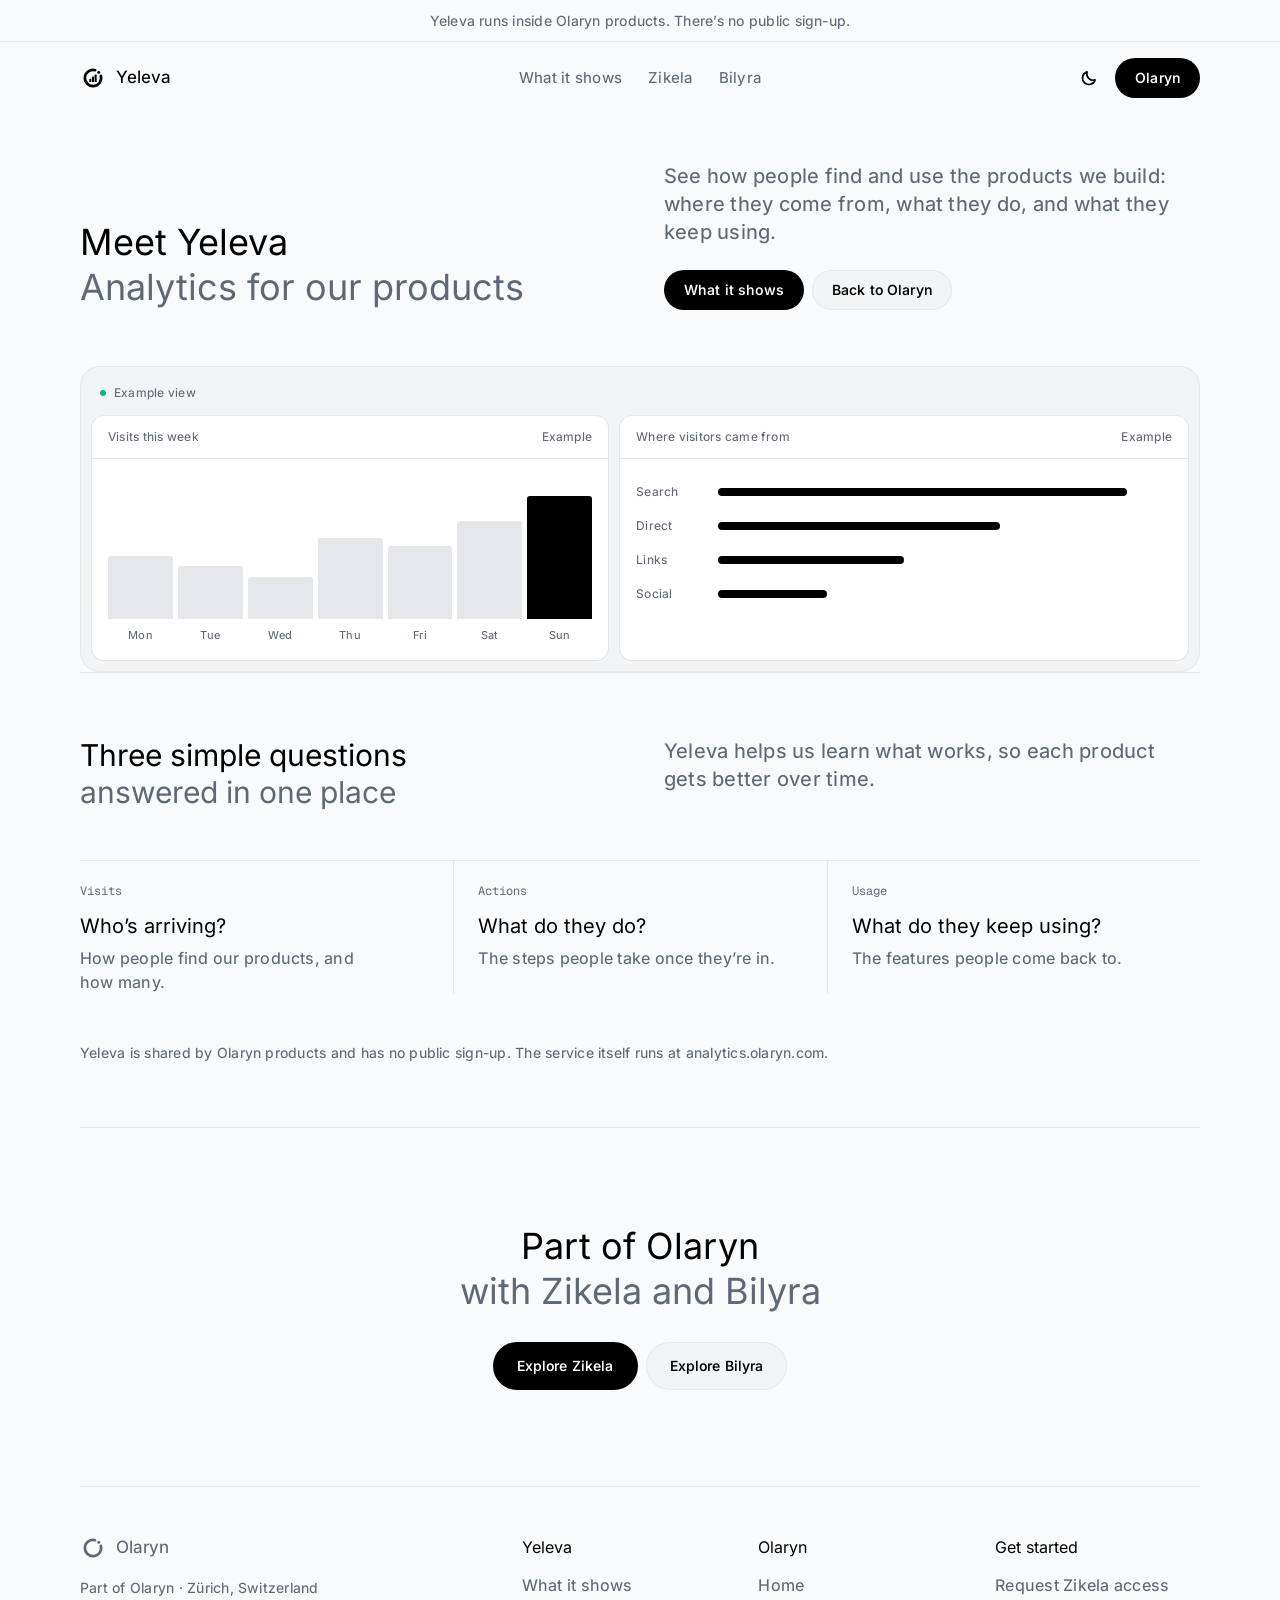
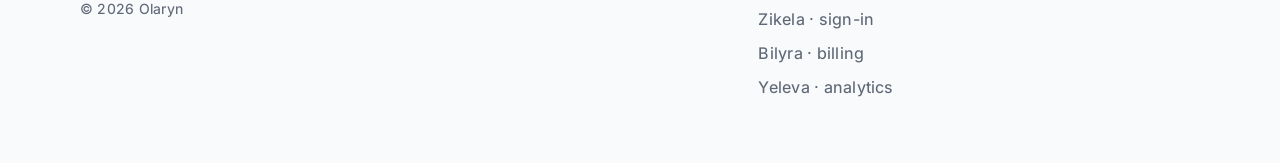
==== analytics/index.html @ ffcd8398 "feat(brand): open O logo family for Olaryn and products Claude-Session: https://claude.ai/code/sessi" ====
<!doctype html>
<html lang="en">
<head>
  <meta charset="utf-8">
  <meta name="viewport" content="width=device-width, initial-scale=1">
  <meta name="color-scheme" content="light dark">
  <meta name="theme-color" media="(prefers-color-scheme: light)" content="#F9FAFB">
  <meta name="theme-color" media="(prefers-color-scheme: dark)" content="#090909">
  <title>Yeleva — Analytics for Olaryn products | Olaryn</title>
  <meta name="description" content="Yeleva shows how people find and use Olaryn products: visits, actions and usage, in one place.">
  <link rel="canonical" href="https://olaryn.com/analytics/">
  <meta name="robots" content="index, follow, max-image-preview:large">
  <link rel="icon" type="image/svg+xml" href="/favicon.svg?v=11">
  <link rel="icon" href="/favicon.ico?v=10">
  <link rel="icon" type="image/png" href="/favicon-32x32.png?v=10" sizes="32x32">
  <link rel="apple-touch-icon" href="/apple-touch-icon.png?v=10" sizes="180x180">
  <link rel="manifest" href="/site.webmanifest?v=10">
  <meta property="og:type" content="website">
  <meta property="og:site_name" content="Olaryn">
  <meta property="og:title" content="Yeleva — Analytics for Olaryn products">
  <meta property="og:description" content="Visits, actions and usage for Olaryn products, in one place.">
  <meta property="og:url" content="https://olaryn.com/analytics/">
  <meta property="og:image" content="https://olaryn.com/assets/og/yeleva.png?v=4">
  <meta property="og:image:type" content="image/png">
  <meta property="og:image:width" content="1200">
  <meta property="og:image:height" content="630">
  <meta property="og:image:alt" content="Yeleva — Analytics for Olaryn products.">
  <meta name="twitter:card" content="summary_large_image">
  <meta name="twitter:title" content="Yeleva — Analytics for Olaryn products">
  <meta name="twitter:description" content="Visits, actions and usage for Olaryn products, in one place.">
  <meta name="twitter:image" content="https://olaryn.com/assets/og/yeleva.png?v=4">
  <meta name="twitter:image:alt" content="Yeleva — Analytics for Olaryn products.">
  <script type="application/ld+json">
  {
    "@context": "https://schema.org",
    "@type": "WebPage",
    "name": "Yeleva — Analytics for Olaryn products",
    "url": "https://olaryn.com/analytics/",
    "isPartOf": { "@type": "WebSite", "name": "Olaryn", "url": "https://olaryn.com/" },
    "publisher": { "@type": "Organization", "name": "Olaryn", "url": "https://olaryn.com/" }
  }
  </script>
  <link rel="preload" href="/assets/fonts/inter-latin.woff2" as="font" type="font/woff2" crossorigin>
  <script src="/assets/theme.js?v=2"></script>
  <link rel="stylesheet" href="/assets/base.css?v=6">
  <link rel="stylesheet" href="/assets/platform.css?v=6">
  <link rel="stylesheet" href="/assets/analytics.css?v=2">
</head>
<body>
  <a class="skip-link" href="#main">Skip to content</a>
  <div class="announce gutter"><p>Yeleva runs inside Olaryn products. There’s no public sign-up.</p></div>

  <div class="gutter"><div class="shell">
  <header class="site-header">
    <a class="brand" href="/analytics/" aria-label="Yeleva home"><svg aria-hidden="true" focusable="false"><use href="/assets/marks.svg?v=2#yeleva"></use></svg>Yeleva</a>
    <nav class="site-nav" aria-label="Yeleva sections">
      <a href="#what">What it shows</a>
      <a href="/auth/">Zikela</a>
      <a href="/billing/">Bilyra</a>
    </nav>
    <div class="header-end">
      <button class="theme-toggle" type="button" aria-label="Switch to dark theme" hidden><span class="ico" aria-hidden="true"></span></button>
      <a class="btn btn-primary" href="/">Olaryn</a>
    </div>
  </header>

  <main id="main">
    <section class="hero" aria-labelledby="page-title">
      <h1 class="t1" id="page-title"><span class="ink">Meet Yeleva</span><span class="dim">Analytics for our products</span></h1>
      <div class="hero-side">
        <p class="lede">See how people find and use the products we build: where they come from, what they do, and what they keep using.</p>
        <div class="actions"><a class="btn btn-primary" href="#what">What it shows</a><a class="btn btn-secondary" href="/">Back to Olaryn</a></div>
      </div>
    </section>

    <div class="stage hero-stage" role="img" aria-label="Example charts with made-up shapes: visits over a week, and where visitors came from">
      <p class="stage-label" aria-hidden="true"><span class="dot"></span>Example view</p>
      <div class="hero-stage-grid" aria-hidden="true">
        <div class="card">
          <div class="card-head"><span>Visits this week</span><span>Example</span></div>
          <div class="chart-body"><div class="bars bars-tall"><i class="h2"></i><i class="h3"></i><i class="h1"></i><i class="h4"></i><i class="h5"></i><i class="h6"></i><i class="h7 on"></i></div><p class="days"><span>Mon</span><span>Tue</span><span>Wed</span><span>Thu</span><span>Fri</span><span>Sat</span><span>Sun</span></p></div>
        </div>
        <div class="card">
          <div class="card-head"><span>Where visitors came from</span><span>Example</span></div>
          <ul class="meter chart-body"><li>Search<i class="w1"></i></li><li>Direct<i class="w2"></i></li><li>Links<i class="w3"></i></li><li>Social<i class="w4"></i></li></ul>
        </div>
      </div>
    </div>

    <section class="section" id="what" aria-labelledby="what-title">
      <div class="section-head">
        <h2 class="t2" id="what-title"><span class="ink">Three simple questions</span><span class="dim">answered in one place</span></h2>
        <p class="lede">Yeleva helps us learn what works, so each product gets better over time.</p>
      </div>
      <div class="steps">
        <div class="step"><span class="num">Visits</span><h3>Who’s arriving?</h3><p>How people find our products, and how many.</p></div>
        <div class="step"><span class="num">Actions</span><h3>What do they do?</h3><p>The steps people take once they’re in.</p></div>
        <div class="step"><span class="num">Usage</span><h3>What do they keep using?</h3><p>The features people come back to.</p></div>
      </div>
      <p class="note">Yeleva is shared by Olaryn products and has no public sign-up. The service itself runs at analytics.olaryn.com.</p>
    </section>

    <section class="cta" aria-labelledby="cta-title">
      <h2 class="t1" id="cta-title"><span class="ink">Part of Olaryn</span><span class="dim">with Zikela and Bilyra</span></h2>
      <div class="actions"><a class="btn btn-primary btn-large" href="/auth/">Explore Zikela</a><a class="btn btn-secondary btn-large" href="/billing/">Explore Bilyra</a></div>
    </section>
  </main>

  <footer class="site-footer">
    <div class="footer-brand"><a class="brand" href="/"><svg aria-hidden="true" focusable="false"><use href="/assets/marks.svg?v=2#olaryn"></use></svg>Olaryn</a><p>Part of Olaryn · Zürich, Switzerland<br>© 2026 Olaryn</p></div>
    <nav aria-labelledby="foot-page"><h2 id="foot-page">Yeleva</h2><ul><li><a href="#what">What it shows</a></li></ul></nav>
    <nav aria-labelledby="foot-olaryn"><h2 id="foot-olaryn">Olaryn</h2><ul><li><a href="/">Home</a></li><li><a href="/auth/">Zikela · sign-in</a></li><li><a href="/billing/">Bilyra · billing</a></li><li><a href="/analytics/">Yeleva · analytics</a></li></ul></nav>
    <nav aria-labelledby="foot-more"><h2 id="foot-more">Get started</h2><ul><li><a href="https://auth.olaryn.com/developer/request-access">Request Zikela access</a></li></ul></nav>
  </footer>
  </div></div>
</body>
</html>
---- assets/base.css ----
/* Olaryn shared foundation (all pages): self-hosted fonts, colour tokens, type, buttons, header, sections, footer.
   Monochrome system: black/white/grey, one green used only for tiny status dots. */
@font-face {
  font-family: "Inter";
  font-style: normal;
  font-weight: 400 600;
  font-display: swap;
  src: url("/assets/fonts/inter-latin.woff2") format("woff2");
  unicode-range: U+0000-00FF, U+0131, U+0152-0153, U+02BB-02BC, U+02C6, U+02DA, U+02DC, U+0304, U+0308, U+0329, U+2000-206F, U+20AC, U+2122, U+2191, U+2193, U+2212, U+2215, U+FEFF, U+FFFD;
}
@font-face {
  font-family: "Geist Mono";
  font-style: normal;
  font-weight: 400 500;
  font-display: swap;
  src: url("/assets/fonts/geistmono-latin.woff2") format("woff2");
  unicode-range: U+0000-00FF, U+0131, U+0152-0153, U+02BB-02BC, U+02C6, U+02DA, U+02DC, U+0304, U+0308, U+0329, U+2000-206F, U+20AC, U+2122, U+2191, U+2193, U+2212, U+2215, U+FEFF, U+FFFD;
}
:root {
  color-scheme: light dark;
  --page: #F9FAFB;
  --panel: #F3F4F6;
  --card: #FFFFFF;
  --ink: #000000;
  --text: #101828;
  --muted: #5F6877;
  --faint: #99A1AF;
  --line: #E5E7EB;
  --line-soft: rgba(0, 0, 0, .05);
  --btn: #000000;
  --btn-ink: #FFFFFF;
  --btn2: #F3F4F6;
  --hover: #E5E7EB;
  --ok: #00BB7F;
  --paper: var(--page); /* used inside the marks.svg symbols */
  --sans: "Inter", "Helvetica Neue", Arial, sans-serif;
  --mono: "Geist Mono", ui-monospace, Menlo, Consolas, monospace;
}
/* Dark tokens exist twice on purpose: OS preference (unless light was chosen) and an explicit dark choice. Change both. */
:root[data-theme="light"] { color-scheme: light; }
@media (prefers-color-scheme: dark) {
  :root:not([data-theme="light"]) {
    color-scheme: dark;
    --page: #090909; --panel: #111111; --card: #181818; --ink: #FFFFFF; --text: #D9D9D9; --muted: #8F8F8F; --faint: #757575;
    --line: #232323; --line-soft: rgba(255, 255, 255, .06); --btn: #FFFFFF; --btn-ink: #000000; --btn2: #212121; --hover: #2A2A2A; --ok: #00D294;
  }
}
:root[data-theme="dark"] {
  color-scheme: dark;
  --page: #090909; --panel: #111111; --card: #181818; --ink: #FFFFFF; --text: #D9D9D9; --muted: #8F8F8F; --faint: #757575;
  --line: #232323; --line-soft: rgba(255, 255, 255, .06); --btn: #FFFFFF; --btn-ink: #000000; --btn2: #212121; --hover: #2A2A2A; --ok: #00D294;
}

*, *::before, *::after { box-sizing: border-box; }
html { -webkit-text-size-adjust: 100%; text-rendering: optimizeLegibility; -webkit-font-smoothing: antialiased; }
body {
  margin: 0; min-height: 100vh; background: var(--page); color: var(--text);
  font: 450 16px/1.5 var(--sans); letter-spacing: .015em; font-feature-settings: "ss07" 1, "ss08" 1, "liga" 0;
}
img, svg { max-width: 100%; }
a { color: inherit; text-decoration: none; }
p, h1, h2, h3, h4, ul, ol, pre, figure { margin: 0; }
:focus-visible { outline: 2px solid var(--ink); outline-offset: 3px; border-radius: 6px; }
.skip-link { position: absolute; left: 16px; top: -64px; z-index: 50; padding: 10px 16px; border-radius: 999px; background: var(--btn); color: var(--btn-ink); font-size: 14px; }
.skip-link:focus { top: 12px; }
.visually-hidden { position: absolute; width: 1px; height: 1px; overflow: hidden; clip: rect(0 0 0 0); white-space: nowrap; }

/* Layout */
.gutter { padding-left: max(24px, env(safe-area-inset-left, 0px)); padding-right: max(24px, env(safe-area-inset-right, 0px)); }
.shell { max-width: 1120px; margin: 0 auto; }

/* Type: one size per role, headings in two tones (ink line, then grey line at the same size) */
.t1 { font: 400 36px/1.25 var(--sans); letter-spacing: 0; text-wrap: balance; }
.t2 { font: 400 30px/1.25 var(--sans); letter-spacing: 0; text-wrap: balance; }
.ink { color: var(--ink); display: block; }
.dim { color: var(--muted); display: block; }
.lede { font-size: 20px; line-height: 1.4; color: var(--muted); max-width: 46ch; text-wrap: pretty; }
.small { font-size: 12px; line-height: 1.4; color: var(--muted); }
.note { font-size: 14px; color: var(--muted); }
.note a { color: var(--ink); text-decoration: underline; text-decoration-color: var(--faint); text-underline-offset: 3px; }
.note a:hover { text-decoration-color: var(--ink); }

/* Buttons: pills */
.btn { display: inline-flex; align-items: center; justify-content: center; gap: 8px; height: 40px; padding: 0 20px; border: 0; border-radius: 999px;
  font: 550 14px/1 var(--sans); letter-spacing: .01em; white-space: nowrap; cursor: pointer; transition: opacity .1s, background-color .15s; }
.btn-primary { background: var(--btn); color: var(--btn-ink); }
.btn-primary:hover { opacity: .85; }
.btn-secondary { background: var(--btn2); color: var(--ink); box-shadow: inset 0 0 0 1px var(--line-soft); }
.btn-secondary:hover, .btn-ghost:hover { background: var(--hover); }
.btn-ghost { background: transparent; color: var(--ink); }
.btn-large { height: 48px; padding: 0 24px; }
.actions { display: flex; flex-wrap: wrap; gap: 8px; }

/* Announcement bar + header */
.announce { display: flex; justify-content: center; padding-block: 10px; border-bottom: 1px solid var(--line); font-size: 14px; color: var(--muted); text-align: center; }
.announce a { color: var(--ink); white-space: nowrap; }
.announce a:hover { text-decoration: underline; text-underline-offset: 3px; }
.site-header { display: grid; grid-template-columns: 1fr auto 1fr; align-items: center; gap: 16px; min-height: 72px; }
.brand { display: inline-flex; align-items: center; gap: 10px; justify-self: start; color: var(--ink); font-size: 17px; letter-spacing: 0; }
.brand svg { width: 26px; height: 26px; flex: none; }
.brand .by { color: var(--muted); font-size: 14px; }
.site-nav { display: flex; gap: 2px; }
.site-nav a { padding: 8px 12px; border-radius: 999px; color: var(--muted); font-size: 15px; }
.site-nav a:hover { color: var(--ink); }
.header-end { display: flex; align-items: center; justify-content: flex-end; gap: 6px; }

/* Theme toggle (revealed by /assets/theme.js; the page follows the OS until a choice is made) */
:root {
  --ico-moon: url("data:image/svg+xml,%3Csvg xmlns='http://www.w3.org/2000/svg' viewBox='0 0 16 16' fill='none' stroke='black' stroke-width='1.5' stroke-linecap='round' stroke-linejoin='round'%3E%3Cpath d='M13.4 9.7A5.7 5.7 0 0 1 6.3 2.6a5.7 5.7 0 1 0 7.1 7.1z'/%3E%3C/svg%3E");
  --ico-sun: url("data:image/svg+xml,%3Csvg xmlns='http://www.w3.org/2000/svg' viewBox='0 0 16 16' fill='none' stroke='black' stroke-width='1.5' stroke-linecap='round' stroke-linejoin='round'%3E%3Ccircle cx='8' cy='8' r='2.8'/%3E%3Cpath d='M8 1.5v1.6M8 12.9v1.6M1.5 8h1.6M12.9 8h1.6M3.4 3.4l1.1 1.1M11.5 11.5l1.1 1.1M3.4 12.6l1.1-1.1M11.5 4.5l1.1-1.1'/%3E%3C/svg%3E");
}
.ico { display: inline-block; width: 1em; height: 1em; flex: none; background: currentColor; -webkit-mask: var(--ico) center / contain no-repeat; mask: var(--ico) center / contain no-repeat; }
.theme-toggle { display: inline-grid; place-items: center; width: 40px; height: 40px; flex: none; padding: 0; border: 0; border-radius: 999px; background: transparent; color: var(--ink); cursor: pointer; font-size: 18px; transition: background-color .15s; }
.theme-toggle[hidden] { display: none; }
.theme-toggle:hover { background: var(--hover); }
.theme-toggle .ico { --ico: var(--ico-moon); }
.theme-toggle[data-mode="dark"] .ico { --ico: var(--ico-sun); }

/* Sections */
.section { display: flex; flex-direction: column; gap: 48px; padding-block: 64px; border-top: 1px solid var(--line); }
.section-head { display: grid; grid-template-columns: 1fr 1fr; gap: 24px 48px; align-items: start; }

/* Product stage: grey panel with white cards */
.stage { min-width: 0; padding: 12px; border-radius: 20px; background: var(--panel); box-shadow: inset 0 0 0 1px var(--line-soft); }
.stage-label { display: flex; align-items: center; gap: 8px; padding: 6px 8px 14px; font-size: 12px; color: var(--muted); }
.card { min-width: 0; overflow: hidden; border-radius: 12px; background: var(--card); box-shadow: 0 0 0 1px var(--line-soft), 0 1px 2px rgba(0, 0, 0, .03); }
.card-head { display: flex; align-items: center; justify-content: space-between; gap: 12px; padding: 12px 16px; border-bottom: 1px solid var(--line); font-size: 12px; color: var(--muted); }
.dot { display: inline-block; width: 6px; height: 6px; flex: none; border-radius: 50%; background: var(--ok); }

/* Feature cards: graphic panel, title, grey text */
.grid-3 { display: grid; grid-template-columns: repeat(3, minmax(0, 1fr)); gap: 16px; }
.grid-2 { display: grid; grid-template-columns: repeat(2, minmax(0, 1fr)); gap: 16px; }
.feature { display: flex; flex-direction: column; gap: 20px; min-width: 0; }
.feature > .stage { display: grid; place-items: center; min-height: 240px; padding: 20px; }
.feature h3, .step h3 { margin-bottom: 6px; font: 400 20px/1.375 var(--sans); letter-spacing: 0; color: var(--ink); }
.feature p, .step p { color: var(--muted); text-wrap: pretty; }
.more { display: inline-flex; align-items: center; gap: 6px; margin-top: 12px; color: var(--ink); }
.more:hover { text-decoration: underline; text-underline-offset: 4px; }

/* Numbered steps row */
.steps { display: grid; grid-template-columns: repeat(3, minmax(0, 1fr)); border-top: 1px solid var(--line); }
.step { padding: 24px 24px 0 0; min-width: 0; }
.step + .step { padding-left: 24px; border-left: 1px solid var(--line); }
.step .num { display: block; margin-bottom: 16px; font: 400 12px/1 var(--mono); letter-spacing: 0; color: var(--muted); }

/* Closing call to action */
.cta { display: flex; flex-direction: column; align-items: center; gap: 28px; padding-block: 96px; border-top: 1px solid var(--line); text-align: center; }
.cta .actions { justify-content: center; }

/* Footer */
.site-footer { display: grid; grid-template-columns: 2fr 1fr 1fr 1fr; gap: 32px; padding-block: 48px 64px; border-top: 1px solid var(--line); }
.site-footer h2 { margin-bottom: 14px; font: 400 16px/1.5 var(--sans); letter-spacing: 0; color: var(--ink); }
.site-footer ul { display: flex; flex-direction: column; gap: 10px; padding: 0; list-style: none; }
.site-footer li, .site-footer a { color: var(--muted); }
.site-footer a:hover { color: var(--ink); }
.footer-brand { display: flex; flex-direction: column; gap: 16px; font-size: 14px; color: var(--muted); }

@keyframes rise { from { opacity: 0; transform: translateY(12px); } to { opacity: 1; transform: none; } }
@media (prefers-reduced-motion: no-preference) { .rise { animation: rise .7s cubic-bezier(.2, .8, .2, 1) .1s both; } }
@media (prefers-reduced-motion: reduce) { .btn, .theme-toggle { transition: none; } }

@media (max-width: 1023px) {
  .section-head { grid-template-columns: 1fr; }
  .grid-3, .steps { grid-template-columns: 1fr; }
  .step, .step + .step { padding: 24px 0; border-left: 0; }
  .step + .step { border-top: 1px solid var(--line); }
  .site-footer { grid-template-columns: 1fr 1fr; }
  .footer-brand { grid-column: 1 / -1; }
}
@media (max-width: 767px) {
  .t1 { font-size: 30px; }
  .t2 { font-size: 24px; }
  .lede { font-size: 18px; }
  .site-header { grid-template-columns: 1fr auto; }
  .site-nav, .header-end .btn-ghost { display: none; }
  .grid-2 { grid-template-columns: 1fr; }
  .section { gap: 32px; padding-block: 48px; }
  .cta { padding-block: 64px; }
}
@media (max-width: 420px) {
  .gutter { padding-left: max(16px, env(safe-area-inset-left, 0px)); padding-right: max(16px, env(safe-area-inset-right, 0px)); }
  .site-footer { grid-template-columns: 1fr; }
  .header-end .btn { padding: 0 14px; }
}
---- assets/platform.css ----
/* Product pages (Zikela, Bilyra, Yeleva): hero, example screens and diagrams. Tokens live in base.css. */

/* Hero: two-tone title left, short explanation and buttons right, example screen underneath */
.hero { display: grid; grid-template-columns: 1fr 1fr; gap: 24px 48px; align-items: end; padding-block: 48px 56px; }
.hero-side { display: flex; flex-direction: column; align-items: flex-start; gap: 24px; }
.hero-stage-grid { display: grid; grid-template-columns: minmax(0, 1fr) minmax(0, 1.1fr); gap: 12px; }

/* Tagline + chip row under the hero */
.tagline { display: grid; grid-template-columns: 1fr auto; gap: 24px; align-items: center; padding-block: 32px 64px; }
.tagline p { font: 400 24px/1.375 var(--sans); letter-spacing: 0; }
.tagline .ink, .tagline .dim { display: inline; }
.chips { display: flex; flex-wrap: wrap; align-items: center; gap: 8px; padding: 0; list-style: none; }
.chips .label { margin-right: 8px; color: var(--muted); }
.chip { padding: 6px 14px; border-radius: 999px; background: var(--panel); box-shadow: inset 0 0 0 1px var(--line-soft); color: var(--ink); }

/* Example sign-in screen */
.app-id { display: flex; align-items: center; gap: 12px; min-width: 0; }
.app-id p { color: var(--ink); }
.avatar { display: grid; place-items: center; width: 32px; height: 32px; flex: none; border-radius: 50%; font: 550 13px/1 var(--sans); color: #FFFFFF; }
.avatar-northwind, .choice-northwind { background: #0F7A61; }
.avatar-lumen, .choice-lumen { background: #A34B0B; }
.signin { display: flex; flex-direction: column; gap: 10px; padding: 32px 28px 28px; }
.signin h3 { font: 500 18px/1.3 var(--sans); letter-spacing: 0; color: var(--ink); }
.signin .sub { margin-bottom: 10px; font-size: 14px; color: var(--muted); }
.choice { display: flex; align-items: center; justify-content: center; gap: 9px; height: 42px; border-radius: 10px; background: var(--card); box-shadow: inset 0 0 0 1px var(--line); font: 500 14px/1 var(--sans); color: var(--ink); }
.choice svg { width: 16px; height: 16px; flex: none; }
.choice-main { background: var(--btn); color: var(--btn-ink); box-shadow: none; }
.choice-northwind, .choice-lumen { color: #FFFFFF; box-shadow: none; }
.square .choice { border-radius: 4px; }
.or { display: flex; align-items: center; gap: 10px; margin: 2px 0; font-size: 12px; color: var(--faint); }
.or::before, .or::after { content: ""; flex: 1; height: 1px; background: var(--line); }
.pair { display: grid; grid-template-columns: 1fr 1fr; gap: 10px; }

/* Ordered explanation inside a card (how sign-in works / how a charge works) */
.flow { display: flex; flex-direction: column; padding: 4px 16px 8px; list-style: none; counter-reset: flow; }
.flow li { display: grid; grid-template-columns: 28px minmax(0, 1fr); gap: 12px; padding: 14px 0; border-bottom: 1px solid var(--line); counter-increment: flow; }
.flow li:last-child { border-bottom: 0; }
.flow li::before { content: counter(flow); display: grid; place-items: center; width: 28px; height: 28px; border-radius: 50%; background: var(--panel); font: 500 12px/1 var(--mono); color: var(--ink); }
.flow b { display: block; font-weight: 500; color: var(--ink); }
.flow span { font-size: 14px; color: var(--muted); }
.card-foot { display: flex; align-items: center; gap: 8px; padding: 12px 16px; border-top: 1px solid var(--line); font-size: 13px; color: var(--muted); }

/* Small screens inside feature cards */
.mini { width: 100%; max-width: 280px; padding: 20px; }
.prompt { display: flex; flex-direction: column; align-items: center; gap: 12px; text-align: center; }
.prompt .ring { display: grid; place-items: center; width: 56px; height: 56px; border-radius: 50%; box-shadow: inset 0 0 0 1px var(--line); color: var(--ink); }
.prompt .ring svg { width: 26px; height: 26px; }
.mini b { font: 500 15px/1.3 var(--sans); letter-spacing: 0; color: var(--ink); }
.mini .muted { font-size: 13px; color: var(--muted); }
.mail { display: flex; flex-direction: column; gap: 10px; }
.mail .from { display: flex; justify-content: space-between; font-size: 12px; color: var(--muted); }
.mail .go { display: grid; place-items: center; height: 36px; margin-top: 4px; border-radius: 999px; background: var(--btn); color: var(--btn-ink); font: 550 13px/1 var(--sans); }
.mini .pair .choice { height: 38px; font-size: 13px; }
.mini-stack { display: flex; flex-direction: column; gap: 10px; }

/* Example chat with an AI assistant */
.chat { display: flex; flex-direction: column; gap: 12px; width: 100%; max-width: 540px; margin: 0 auto; padding: 8px 8px 20px; }
.bubble { max-width: 82%; padding: 12px 14px; border-radius: 14px; font-size: 14px; line-height: 1.45; }
.bubble-me { align-self: flex-end; border-bottom-right-radius: 4px; background: var(--btn); color: var(--btn-ink); }
.bubble-ai { align-self: flex-start; border-bottom-left-radius: 4px; background: var(--card); box-shadow: 0 0 0 1px var(--line-soft); color: var(--ink); }
.bubble-ai .status { display: flex; align-items: center; gap: 8px; margin-top: 8px; font-size: 13px; color: var(--muted); }

/* Two example apps side by side */
.apps { display: grid; grid-template-columns: 1fr 1fr; gap: 12px; }
.apps .app-id { margin-bottom: 8px; color: var(--ink); }

/* Plain-language fact list (label left, explanation right) */
.facts { display: grid; grid-template-columns: repeat(3, minmax(0, 1fr)); gap: 12px; padding: 0; list-style: none; }
.facts li { display: flex; flex-direction: column; gap: 6px; padding: 20px; border-radius: 12px; background: var(--card); box-shadow: 0 0 0 1px var(--line-soft); }
.facts-2 { grid-template-columns: repeat(2, minmax(0, 1fr)); }
.facts b { font-weight: 500; color: var(--ink); }
.facts span { font-size: 14px; color: var(--muted); }

/* Credit ledger (Bilyra) */
.ledger { width: 100%; border-collapse: collapse; font-size: 14px; }
.ledger th { padding: 10px 16px; border-bottom: 1px solid var(--line); font-weight: 450; font-size: 12px; color: var(--muted); text-align: left; }
.ledger td { padding: 14px 16px; border-bottom: 1px solid var(--line); color: var(--ink); vertical-align: top; }
.ledger td small { display: block; font-size: 12px; color: var(--muted); }
.ledger .n { font: 400 14px/1.4 var(--mono); letter-spacing: 0; text-align: right; white-space: nowrap; font-variant-numeric: tabular-nums; }
.ledger th.n { font: 450 12px/1.4 var(--sans); }
.ledger .minus { color: var(--muted); }
.ledger tfoot td { border-bottom: 0; font-weight: 500; }
.balance { display: flex; align-items: baseline; justify-content: space-between; gap: 16px; padding: 16px; border-top: 1px solid var(--line); }
.balance strong { font: 400 30px/1.1 var(--sans); letter-spacing: 0; color: var(--ink); font-variant-numeric: tabular-nums; }

/* Code */
.code { overflow-x: auto; padding: 20px; font: 400 13px/1.7 var(--mono); letter-spacing: 0; color: var(--ink); tab-size: 2; }
.code .c { color: var(--muted); }

/* Simple bar graphic (Yeleva examples, decorative) */
.bars { display: flex; align-items: flex-end; gap: 5px; height: 72px; }
.bars i { flex: 1; display: block; border-radius: 3px 3px 0 0; background: var(--line); }
.bars i.on { background: var(--ink); }
.h1 { height: 30%; } .h2 { height: 45%; } .h3 { height: 38%; } .h4 { height: 58%; } .h5 { height: 52%; } .h6 { height: 70%; } .h7 { height: 88%; }
.meter { display: flex; flex-direction: column; gap: 10px; padding: 0; list-style: none; }
.meter li { display: grid; grid-template-columns: 72px minmax(0, 1fr); gap: 10px; align-items: center; font-size: 12px; color: var(--muted); }
.meter i { display: block; height: 8px; border-radius: 999px; background: var(--ink); }
.w1 { width: 90%; } .w2 { width: 62%; } .w3 { width: 41%; } .w4 { width: 24%; }

@media (prefers-reduced-motion: no-preference) { .hero-stage { animation: rise .7s cubic-bezier(.2, .8, .2, 1) .15s both; } }

@media (max-width: 1023px) {
  .hero, .hero-stage-grid, .tagline { grid-template-columns: 1fr; }
  .facts { grid-template-columns: 1fr; }
}
@media (max-width: 767px) {
  .hero { padding-block: 32px 40px; }
  .tagline { padding-block: 24px 48px; }
  .tagline p { font-size: 20px; }
  .apps { grid-template-columns: 1fr; }
  .ledger th, .ledger td { padding-inline: 12px; }
}
@media (max-width: 420px) {
  .signin { padding: 24px 18px; }
  .pair { grid-template-columns: 1fr; }
}
---- assets/analytics.css ----
/* Yeleva page: example chart layout. Shared components live in base.css and platform.css. */
.chart-body { padding: 20px 16px 16px; }
.bars-tall { height: 140px; }
.days { display: grid; grid-template-columns: repeat(7, minmax(0, 1fr)); gap: 5px; margin-top: 8px; font-size: 11px; color: var(--muted); text-align: center; }
.meter.chart-body { gap: 16px; padding-block: 24px; }
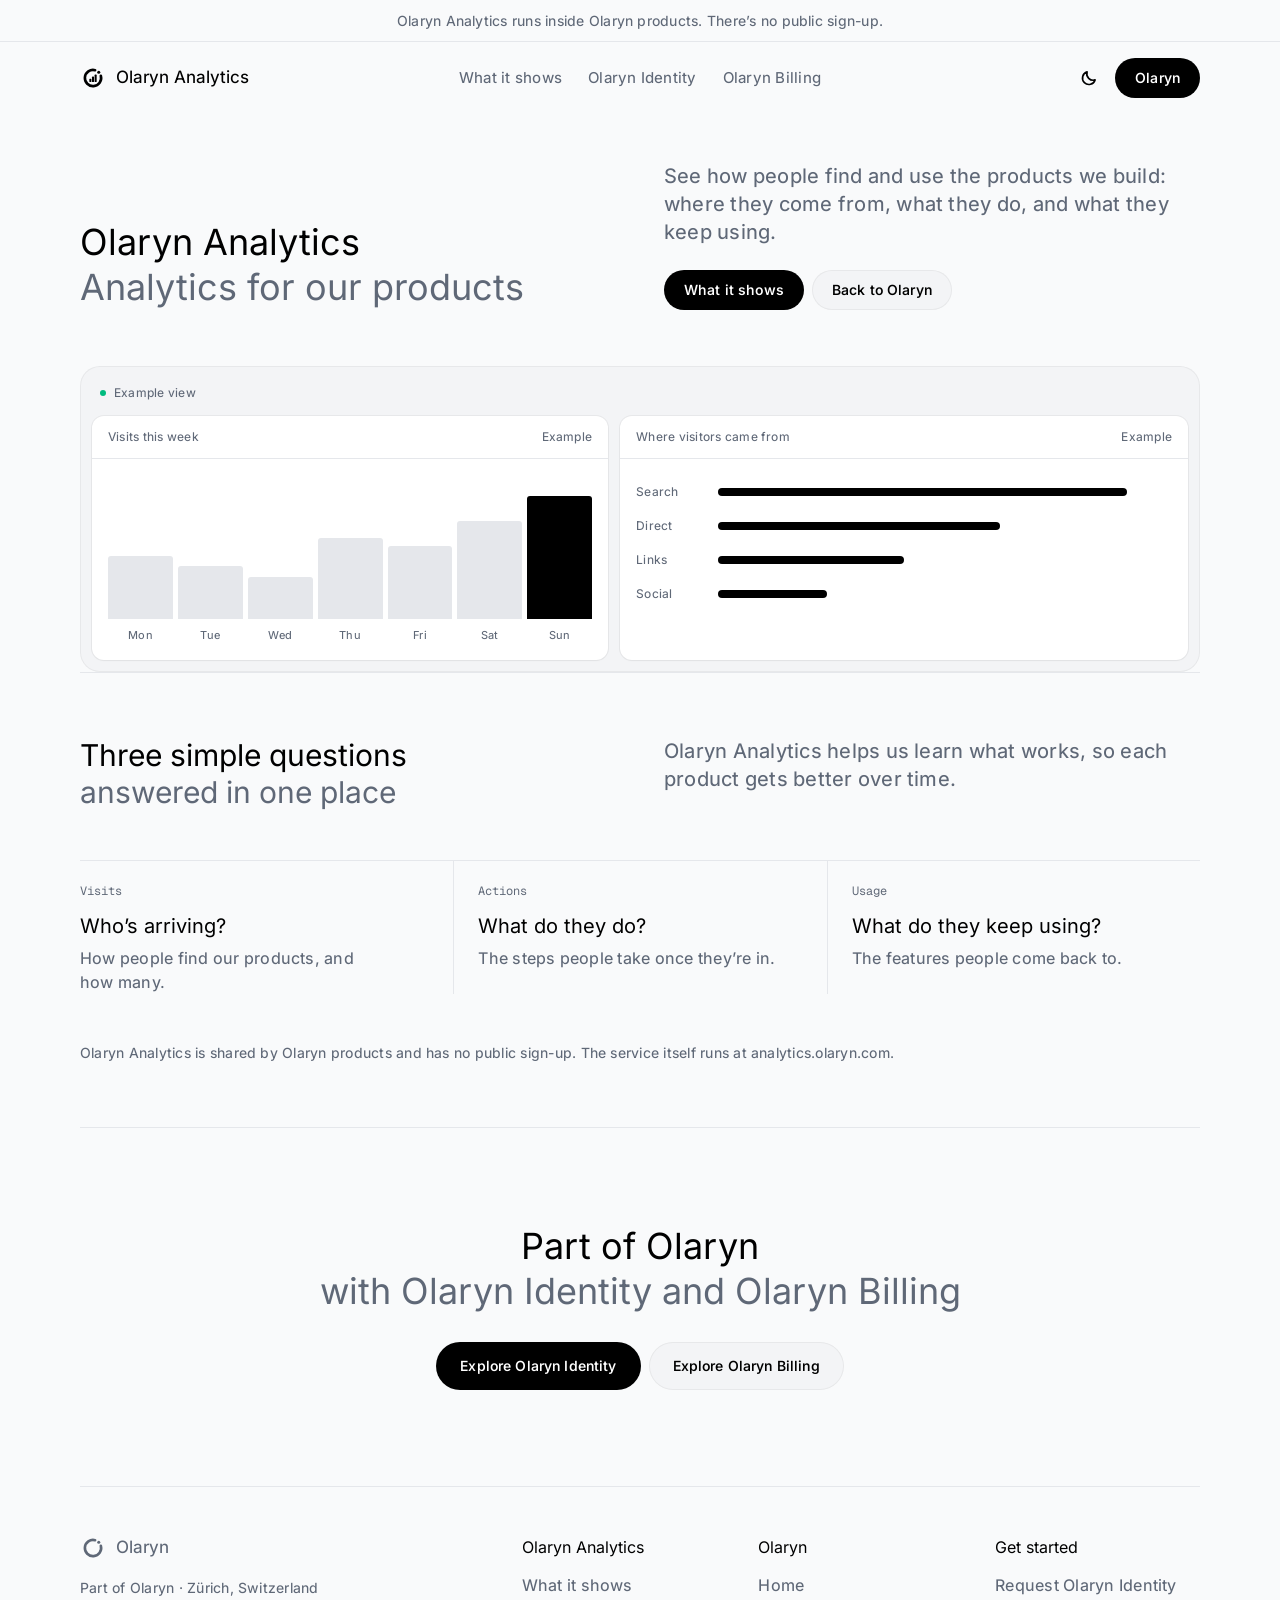
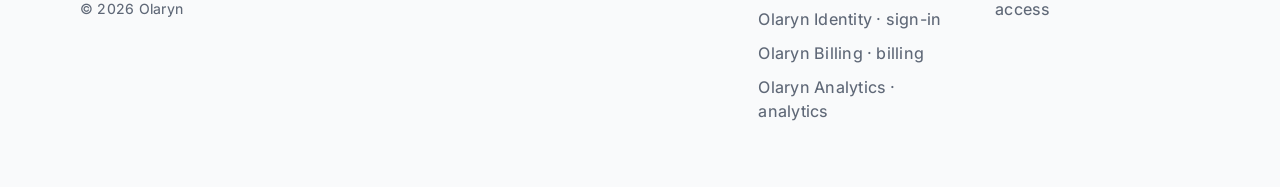
==== commit 844cbfe4: "refactor(brand): unify Olaryn platform branding and portfolio homepage" ====
--- a/analytics/index.html
+++ b/analytics/index.html
@@ -6,8 +6,8 @@
   <meta name="color-scheme" content="light dark">
   <meta name="theme-color" media="(prefers-color-scheme: light)" content="#F9FAFB">
   <meta name="theme-color" media="(prefers-color-scheme: dark)" content="#090909">
-  <title>Yeleva — Analytics for Olaryn products | Olaryn</title>
-  <meta name="description" content="Yeleva shows how people find and use Olaryn products: visits, actions and usage, in one place.">
+  <title>Olaryn Analytics — Analytics for Olaryn products | Olaryn</title>
+  <meta name="description" content="Olaryn Analytics shows how people find and use Olaryn products: visits, actions and usage, in one place.">
   <link rel="canonical" href="https://olaryn.com/analytics/">
   <meta name="robots" content="index, follow, max-image-preview:large">
   <link rel="icon" type="image/svg+xml" href="/favicon.svg?v=11">
@@ -17,24 +17,24 @@
   <link rel="manifest" href="/site.webmanifest?v=10">
   <meta property="og:type" content="website">
   <meta property="og:site_name" content="Olaryn">
-  <meta property="og:title" content="Yeleva — Analytics for Olaryn products">
+  <meta property="og:title" content="Olaryn Analytics — Analytics for Olaryn products">
   <meta property="og:description" content="Visits, actions and usage for Olaryn products, in one place.">
   <meta property="og:url" content="https://olaryn.com/analytics/">
-  <meta property="og:image" content="https://olaryn.com/assets/og/yeleva.png?v=4">
+  <meta property="og:image" content="https://olaryn.com/assets/og/analytics.png?v=4">
   <meta property="og:image:type" content="image/png">
   <meta property="og:image:width" content="1200">
   <meta property="og:image:height" content="630">
-  <meta property="og:image:alt" content="Yeleva — Analytics for Olaryn products.">
+  <meta property="og:image:alt" content="Olaryn Analytics — Analytics for Olaryn products.">
   <meta name="twitter:card" content="summary_large_image">
-  <meta name="twitter:title" content="Yeleva — Analytics for Olaryn products">
+  <meta name="twitter:title" content="Olaryn Analytics — Analytics for Olaryn products">
   <meta name="twitter:description" content="Visits, actions and usage for Olaryn products, in one place.">
-  <meta name="twitter:image" content="https://olaryn.com/assets/og/yeleva.png?v=4">
-  <meta name="twitter:image:alt" content="Yeleva — Analytics for Olaryn products.">
+  <meta name="twitter:image" content="https://olaryn.com/assets/og/analytics.png?v=4">
+  <meta name="twitter:image:alt" content="Olaryn Analytics — Analytics for Olaryn products.">
   <script type="application/ld+json">
   {
     "@context": "https://schema.org",
     "@type": "WebPage",
-    "name": "Yeleva — Analytics for Olaryn products",
+    "name": "Olaryn Analytics — Analytics for Olaryn products",
     "url": "https://olaryn.com/analytics/",
     "isPartOf": { "@type": "WebSite", "name": "Olaryn", "url": "https://olaryn.com/" },
     "publisher": { "@type": "Organization", "name": "Olaryn", "url": "https://olaryn.com/" }
@@ -42,21 +42,21 @@
   </script>
   <link rel="preload" href="/assets/fonts/inter-latin.woff2" as="font" type="font/woff2" crossorigin>
   <script src="/assets/theme.js?v=2"></script>
-  <link rel="stylesheet" href="/assets/base.css?v=6">
-  <link rel="stylesheet" href="/assets/platform.css?v=6">
-  <link rel="stylesheet" href="/assets/analytics.css?v=2">
+  <link rel="stylesheet" href="/assets/base.css?v=7">
+  <link rel="stylesheet" href="/assets/platform.css?v=7">
+  <link rel="stylesheet" href="/assets/analytics.css?v=3">
 </head>
 <body>
   <a class="skip-link" href="#main">Skip to content</a>
-  <div class="announce gutter"><p>Yeleva runs inside Olaryn products. There’s no public sign-up.</p></div>
+  <div class="announce gutter"><p>Olaryn Analytics runs inside Olaryn products. There’s no public sign-up.</p></div>
 
   <div class="gutter"><div class="shell">
   <header class="site-header">
-    <a class="brand" href="/analytics/" aria-label="Yeleva home"><svg aria-hidden="true" focusable="false"><use href="/assets/marks.svg?v=2#yeleva"></use></svg>Yeleva</a>
-    <nav class="site-nav" aria-label="Yeleva sections">
+    <a class="brand" href="/analytics/" aria-label="Olaryn Analytics home"><svg aria-hidden="true" focusable="false" viewBox="0 0 128 128"><path d="M102.64 53.65 A40 40 0 1 1 74.35 25.36" fill="none" stroke="currentColor" stroke-width="13" stroke-linecap="round"/> <circle cx="92.28" cy="35.72" r="7.5" fill="currentColor"/> <rect x="46" y="68" width="10" height="16" rx="3" fill="currentColor"/> <rect x="59" y="57" width="10" height="27" rx="3" fill="currentColor"/> <rect x="72" y="47" width="10" height="37" rx="3" fill="currentColor"/></svg>Olaryn Analytics</a>
+    <nav class="site-nav" aria-label="Olaryn Analytics sections">
       <a href="#what">What it shows</a>
-      <a href="/auth/">Zikela</a>
-      <a href="/billing/">Bilyra</a>
+      <a href="/auth/">Olaryn Identity</a>
+      <a href="/billing/">Olaryn Billing</a>
     </nav>
     <div class="header-end">
       <button class="theme-toggle" type="button" aria-label="Switch to dark theme" hidden><span class="ico" aria-hidden="true"></span></button>
@@ -66,7 +66,7 @@
 
   <main id="main">
     <section class="hero" aria-labelledby="page-title">
-      <h1 class="t1" id="page-title"><span class="ink">Meet Yeleva</span><span class="dim">Analytics for our products</span></h1>
+      <h1 class="t1" id="page-title"><span class="ink">Olaryn Analytics</span><span class="dim">Analytics for our products</span></h1>
       <div class="hero-side">
         <p class="lede">See how people find and use the products we build: where they come from, what they do, and what they keep using.</p>
         <div class="actions"><a class="btn btn-primary" href="#what">What it shows</a><a class="btn btn-secondary" href="/">Back to Olaryn</a></div>
@@ -90,27 +90,27 @@
     <section class="section" id="what" aria-labelledby="what-title">
       <div class="section-head">
         <h2 class="t2" id="what-title"><span class="ink">Three simple questions</span><span class="dim">answered in one place</span></h2>
-        <p class="lede">Yeleva helps us learn what works, so each product gets better over time.</p>
+        <p class="lede">Olaryn Analytics helps us learn what works, so each product gets better over time.</p>
       </div>
       <div class="steps">
         <div class="step"><span class="num">Visits</span><h3>Who’s arriving?</h3><p>How people find our products, and how many.</p></div>
         <div class="step"><span class="num">Actions</span><h3>What do they do?</h3><p>The steps people take once they’re in.</p></div>
         <div class="step"><span class="num">Usage</span><h3>What do they keep using?</h3><p>The features people come back to.</p></div>
       </div>
-      <p class="note">Yeleva is shared by Olaryn products and has no public sign-up. The service itself runs at analytics.olaryn.com.</p>
+      <p class="note">Olaryn Analytics is shared by Olaryn products and has no public sign-up. The service itself runs at analytics.olaryn.com.</p>
     </section>
 
     <section class="cta" aria-labelledby="cta-title">
-      <h2 class="t1" id="cta-title"><span class="ink">Part of Olaryn</span><span class="dim">with Zikela and Bilyra</span></h2>
-      <div class="actions"><a class="btn btn-primary btn-large" href="/auth/">Explore Zikela</a><a class="btn btn-secondary btn-large" href="/billing/">Explore Bilyra</a></div>
+      <h2 class="t1" id="cta-title"><span class="ink">Part of Olaryn</span><span class="dim">with Olaryn Identity and Olaryn Billing</span></h2>
+      <div class="actions"><a class="btn btn-primary btn-large" href="/auth/">Explore Olaryn Identity</a><a class="btn btn-secondary btn-large" href="/billing/">Explore Olaryn Billing</a></div>
     </section>
   </main>
 
   <footer class="site-footer">
-    <div class="footer-brand"><a class="brand" href="/"><svg aria-hidden="true" focusable="false"><use href="/assets/marks.svg?v=2#olaryn"></use></svg>Olaryn</a><p>Part of Olaryn · Zürich, Switzerland<br>© 2026 Olaryn</p></div>
-    <nav aria-labelledby="foot-page"><h2 id="foot-page">Yeleva</h2><ul><li><a href="#what">What it shows</a></li></ul></nav>
-    <nav aria-labelledby="foot-olaryn"><h2 id="foot-olaryn">Olaryn</h2><ul><li><a href="/">Home</a></li><li><a href="/auth/">Zikela · sign-in</a></li><li><a href="/billing/">Bilyra · billing</a></li><li><a href="/analytics/">Yeleva · analytics</a></li></ul></nav>
-    <nav aria-labelledby="foot-more"><h2 id="foot-more">Get started</h2><ul><li><a href="https://auth.olaryn.com/developer/request-access">Request Zikela access</a></li></ul></nav>
+    <div class="footer-brand"><a class="brand" href="/"><svg aria-hidden="true" focusable="false" viewBox="0 0 128 128"><path d="M102.64 53.65 A40 40 0 1 1 74.35 25.36" fill="none" stroke="currentColor" stroke-width="13" stroke-linecap="round"/> <circle cx="92.28" cy="35.72" r="7.5" fill="currentColor"/></svg>Olaryn</a><p>Part of Olaryn · Zürich, Switzerland<br>© 2026 Olaryn</p></div>
+    <nav aria-labelledby="foot-page"><h2 id="foot-page">Olaryn Analytics</h2><ul><li><a href="#what">What it shows</a></li></ul></nav>
+    <nav aria-labelledby="foot-olaryn"><h2 id="foot-olaryn">Olaryn</h2><ul><li><a href="/">Home</a></li><li><a href="/auth/">Olaryn Identity · sign-in</a></li><li><a href="/billing/">Olaryn Billing · billing</a></li><li><a href="/analytics/">Olaryn Analytics · analytics</a></li></ul></nav>
+    <nav aria-labelledby="foot-more"><h2 id="foot-more">Get started</h2><ul><li><a href="https://auth.olaryn.com/developer/request-access">Request Olaryn Identity access</a></li></ul></nav>
   </footer>
   </div></div>
 </body>
--- a/assets/platform.css
+++ b/assets/platform.css
@@ -1,4 +1,4 @@
-/* Product pages (Zikela, Bilyra, Yeleva): hero, example screens and diagrams. Tokens live in base.css. */
+/* Product pages (Olaryn Identity, Olaryn Billing, Olaryn Analytics): hero, example screens and diagrams. Tokens live in base.css. */
 
 /* Hero: two-tone title left, short explanation and buttons right, example screen underneath */
 .hero { display: grid; grid-template-columns: 1fr 1fr; gap: 24px 48px; align-items: end; padding-block: 48px 56px; }
@@ -71,7 +71,7 @@
 .facts b { font-weight: 500; color: var(--ink); }
 .facts span { font-size: 14px; color: var(--muted); }
 
-/* Credit ledger (Bilyra) */
+/* Credit ledger (Olaryn Billing) */
 .ledger { width: 100%; border-collapse: collapse; font-size: 14px; }
 .ledger th { padding: 10px 16px; border-bottom: 1px solid var(--line); font-weight: 450; font-size: 12px; color: var(--muted); text-align: left; }
 .ledger td { padding: 14px 16px; border-bottom: 1px solid var(--line); color: var(--ink); vertical-align: top; }
@@ -87,7 +87,7 @@
 .code { overflow-x: auto; padding: 20px; font: 400 13px/1.7 var(--mono); letter-spacing: 0; color: var(--ink); tab-size: 2; }
 .code .c { color: var(--muted); }
 
-/* Simple bar graphic (Yeleva examples, decorative) */
+/* Simple bar graphic (Olaryn Analytics examples, decorative) */
 .bars { display: flex; align-items: flex-end; gap: 5px; height: 72px; }
 .bars i { flex: 1; display: block; border-radius: 3px 3px 0 0; background: var(--line); }
 .bars i.on { background: var(--ink); }
--- a/assets/analytics.css
+++ b/assets/analytics.css
@@ -1,4 +1,4 @@
-/* Yeleva page: example chart layout. Shared components live in base.css and platform.css. */
+/* Olaryn Analytics page: example chart layout. Shared components live in base.css and platform.css. */
 .chart-body { padding: 20px 16px 16px; }
 .bars-tall { height: 140px; }
 .days { display: grid; grid-template-columns: repeat(7, minmax(0, 1fr)); gap: 5px; margin-top: 8px; font-size: 11px; color: var(--muted); text-align: center; }
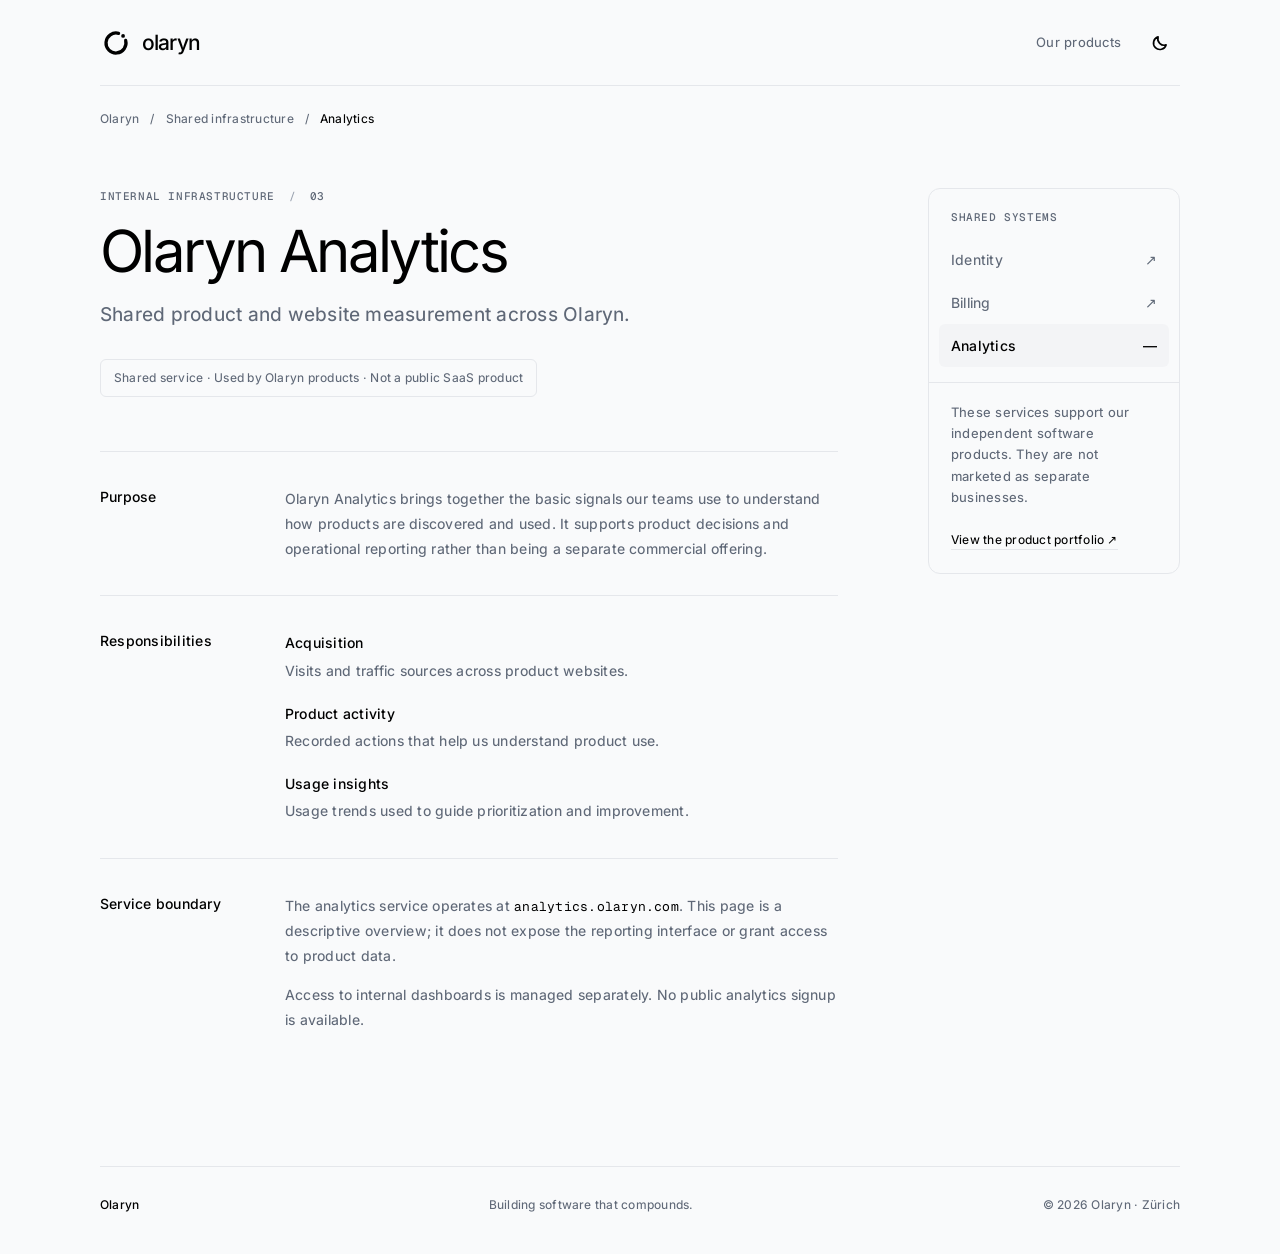
==== commit dbb47371: "refactor(site): present shared infrastructure as internal reference pages" ====
--- a/analytics/index.html
+++ b/analytics/index.html
@@ -6,8 +6,8 @@
   <meta name="color-scheme" content="light dark">
   <meta name="theme-color" media="(prefers-color-scheme: light)" content="#F9FAFB">
   <meta name="theme-color" media="(prefers-color-scheme: dark)" content="#090909">
-  <title>Olaryn Analytics — Analytics for Olaryn products | Olaryn</title>
-  <meta name="description" content="Olaryn Analytics shows how people find and use Olaryn products: visits, actions and usage, in one place.">
+  <title>Olaryn Analytics — Shared infrastructure | Olaryn</title>
+  <meta name="description" content="Shared product and website measurement across Olaryn. A shared internal system, not a separate SaaS offering.">
   <link rel="canonical" href="https://olaryn.com/analytics/">
   <meta name="robots" content="index, follow, max-image-preview:large">
   <link rel="icon" type="image/svg+xml" href="/favicon.svg?v=11">
@@ -17,101 +17,75 @@
   <link rel="manifest" href="/site.webmanifest?v=10">
   <meta property="og:type" content="website">
   <meta property="og:site_name" content="Olaryn">
-  <meta property="og:title" content="Olaryn Analytics — Analytics for Olaryn products">
-  <meta property="og:description" content="Visits, actions and usage for Olaryn products, in one place.">
+  <meta property="og:title" content="Olaryn Analytics — Shared infrastructure">
+  <meta property="og:description" content="Shared product and website measurement across Olaryn.">
   <meta property="og:url" content="https://olaryn.com/analytics/">
-  <meta property="og:image" content="https://olaryn.com/assets/og/analytics.png?v=4">
+  <meta property="og:image" content="https://olaryn.com/assets/og/analytics.png?v=5">
   <meta property="og:image:type" content="image/png">
   <meta property="og:image:width" content="1200">
   <meta property="og:image:height" content="630">
-  <meta property="og:image:alt" content="Olaryn Analytics — Analytics for Olaryn products.">
+  <meta property="og:image:alt" content="Olaryn Analytics — Shared infrastructure">
   <meta name="twitter:card" content="summary_large_image">
-  <meta name="twitter:title" content="Olaryn Analytics — Analytics for Olaryn products">
-  <meta name="twitter:description" content="Visits, actions and usage for Olaryn products, in one place.">
-  <meta name="twitter:image" content="https://olaryn.com/assets/og/analytics.png?v=4">
-  <meta name="twitter:image:alt" content="Olaryn Analytics — Analytics for Olaryn products.">
-  <script type="application/ld+json">
-  {
-    "@context": "https://schema.org",
-    "@type": "WebPage",
-    "name": "Olaryn Analytics — Analytics for Olaryn products",
-    "url": "https://olaryn.com/analytics/",
-    "isPartOf": { "@type": "WebSite", "name": "Olaryn", "url": "https://olaryn.com/" },
-    "publisher": { "@type": "Organization", "name": "Olaryn", "url": "https://olaryn.com/" }
-  }
-  </script>
+  <meta name="twitter:title" content="Olaryn Analytics — Shared infrastructure">
+  <meta name="twitter:description" content="Shared product and website measurement across Olaryn.">
+  <meta name="twitter:image" content="https://olaryn.com/assets/og/analytics.png?v=5">
+  <script src="/assets/theme.js?v=2"></script>
   <link rel="preload" href="/assets/fonts/inter-latin.woff2" as="font" type="font/woff2" crossorigin>
-  <script src="/assets/theme.js?v=2"></script>
   <link rel="stylesheet" href="/assets/base.css?v=7">
-  <link rel="stylesheet" href="/assets/platform.css?v=7">
-  <link rel="stylesheet" href="/assets/analytics.css?v=3">
+  <link rel="stylesheet" href="/assets/infrastructure.css?v=1">
 </head>
 <body>
   <a class="skip-link" href="#main">Skip to content</a>
-  <div class="announce gutter"><p>Olaryn Analytics runs inside Olaryn products. There’s no public sign-up.</p></div>
+  <div class="infra-shell">
+    <header class="infra-header">
+      <a class="infra-brand" href="/" aria-label="Olaryn home"><svg aria-hidden="true" focusable="false" viewBox="0 0 128 128"><path d="M102.64 53.65 A40 40 0 1 1 74.35 25.36" fill="none" stroke="currentColor" stroke-width="13" stroke-linecap="round"/><circle cx="92.28" cy="35.72" r="7.5" fill="currentColor"/></svg><span>olaryn</span></a>
+      <div class="infra-header-right"><a href="/#products">Our products</a><button class="theme-toggle" type="button" aria-label="Switch to dark theme" hidden><span class="ico" aria-hidden="true"></span></button></div>
+    </header>
+    <nav class="infra-breadcrumb" aria-label="Breadcrumb"><a href="/">Olaryn</a><span aria-hidden="true">/</span><a href="/#infrastructure">Shared infrastructure</a><span aria-hidden="true">/</span><span aria-current="page">Analytics</span></nav>
 
-  <div class="gutter"><div class="shell">
-  <header class="site-header">
-    <a class="brand" href="/analytics/" aria-label="Olaryn Analytics home"><svg aria-hidden="true" focusable="false" viewBox="0 0 128 128"><path d="M102.64 53.65 A40 40 0 1 1 74.35 25.36" fill="none" stroke="currentColor" stroke-width="13" stroke-linecap="round"/> <circle cx="92.28" cy="35.72" r="7.5" fill="currentColor"/> <rect x="46" y="68" width="10" height="16" rx="3" fill="currentColor"/> <rect x="59" y="57" width="10" height="27" rx="3" fill="currentColor"/> <rect x="72" y="47" width="10" height="37" rx="3" fill="currentColor"/></svg>Olaryn Analytics</a>
-    <nav class="site-nav" aria-label="Olaryn Analytics sections">
-      <a href="#what">What it shows</a>
-      <a href="/auth/">Olaryn Identity</a>
-      <a href="/billing/">Olaryn Billing</a>
-    </nav>
-    <div class="header-end">
-      <button class="theme-toggle" type="button" aria-label="Switch to dark theme" hidden><span class="ico" aria-hidden="true"></span></button>
-      <a class="btn btn-primary" href="/">Olaryn</a>
-    </div>
-  </header>
+    <div class="infra-layout">
+      <main id="main">
+        <div class="infra-intro">
+          <p class="infra-kicker">Internal infrastructure <span aria-hidden="true">/</span> 03</p>
+          <h1>Olaryn Analytics</h1>
+          <p class="infra-lede">Shared product and website measurement across Olaryn.</p>
+          <p class="infra-status">Shared service · Used by Olaryn products · Not a public SaaS product</p>
+        </div>
+        <section class="infra-section" aria-labelledby="purpose-title">
+          <h2 id="purpose-title">Purpose</h2>
+          <p>Olaryn Analytics brings together the basic signals our teams use to understand how products are discovered and used. It supports product decisions and operational reporting rather than being a separate commercial offering.</p>
+        </section>
+        <section class="infra-section" aria-labelledby="responsibilities-title">
+          <h2 id="responsibilities-title">Responsibilities</h2>
+          <dl class="infra-definitions">
+              <div class="infra-definition"><dt>Acquisition</dt><dd>Visits and traffic sources across product websites.</dd></div>
+              <div class="infra-definition"><dt>Product activity</dt><dd>Recorded actions that help us understand product use.</dd></div>
+              <div class="infra-definition"><dt>Usage insights</dt><dd>Usage trends used to guide prioritization and improvement.</dd></div>
+          </dl>
+        </section>
+        <section class="infra-section" aria-labelledby="boundary-title">
+          <h2 id="boundary-title">Service boundary</h2>
+          <p>The analytics service operates at <code>analytics.olaryn.com</code>. This page is a descriptive overview; it does not expose the reporting interface or grant access to product data.</p>
+          <p>Access to internal dashboards is managed separately. No public analytics signup is available.</p>
 
-  <main id="main">
-    <section class="hero" aria-labelledby="page-title">
-      <h1 class="t1" id="page-title"><span class="ink">Olaryn Analytics</span><span class="dim">Analytics for our products</span></h1>
-      <div class="hero-side">
-        <p class="lede">See how people find and use the products we build: where they come from, what they do, and what they keep using.</p>
-        <div class="actions"><a class="btn btn-primary" href="#what">What it shows</a><a class="btn btn-secondary" href="/">Back to Olaryn</a></div>
-      </div>
-    </section>
-
-    <div class="stage hero-stage" role="img" aria-label="Example charts with made-up shapes: visits over a week, and where visitors came from">
-      <p class="stage-label" aria-hidden="true"><span class="dot"></span>Example view</p>
-      <div class="hero-stage-grid" aria-hidden="true">
-        <div class="card">
-          <div class="card-head"><span>Visits this week</span><span>Example</span></div>
-          <div class="chart-body"><div class="bars bars-tall"><i class="h2"></i><i class="h3"></i><i class="h1"></i><i class="h4"></i><i class="h5"></i><i class="h6"></i><i class="h7 on"></i></div><p class="days"><span>Mon</span><span>Tue</span><span>Wed</span><span>Thu</span><span>Fri</span><span>Sat</span><span>Sun</span></p></div>
-        </div>
-        <div class="card">
-          <div class="card-head"><span>Where visitors came from</span><span>Example</span></div>
-          <ul class="meter chart-body"><li>Search<i class="w1"></i></li><li>Direct<i class="w2"></i></li><li>Links<i class="w3"></i></li><li>Social<i class="w4"></i></li></ul>
-        </div>
-      </div>
+        </section>
+      </main>
+      <aside class="infra-aside" aria-label="Other Olaryn infrastructure">
+        <p class="infra-aside-title">Shared systems</p>
+        <nav class="infra-side-links" aria-label="Infrastructure pages">
+            <a href="/auth/"><span>Identity</span><span aria-hidden="true">↗</span></a>
+            <a href="/billing/"><span>Billing</span><span aria-hidden="true">↗</span></a>
+            <a href="/analytics/" aria-current="page"><span>Analytics</span><span aria-hidden="true">—</span></a>
+        </nav>
+        <div class="infra-aside-note"><p>These services support our independent software products. They are not marketed as separate businesses.</p><a href="/#products">View the product portfolio <span aria-hidden="true">↗</span></a></div>
+      </aside>
     </div>
 
-    <section class="section" id="what" aria-labelledby="what-title">
-      <div class="section-head">
-        <h2 class="t2" id="what-title"><span class="ink">Three simple questions</span><span class="dim">answered in one place</span></h2>
-        <p class="lede">Olaryn Analytics helps us learn what works, so each product gets better over time.</p>
-      </div>
-      <div class="steps">
-        <div class="step"><span class="num">Visits</span><h3>Who’s arriving?</h3><p>How people find our products, and how many.</p></div>
-        <div class="step"><span class="num">Actions</span><h3>What do they do?</h3><p>The steps people take once they’re in.</p></div>
-        <div class="step"><span class="num">Usage</span><h3>What do they keep using?</h3><p>The features people come back to.</p></div>
-      </div>
-      <p class="note">Olaryn Analytics is shared by Olaryn products and has no public sign-up. The service itself runs at analytics.olaryn.com.</p>
-    </section>
-
-    <section class="cta" aria-labelledby="cta-title">
-      <h2 class="t1" id="cta-title"><span class="ink">Part of Olaryn</span><span class="dim">with Olaryn Identity and Olaryn Billing</span></h2>
-      <div class="actions"><a class="btn btn-primary btn-large" href="/auth/">Explore Olaryn Identity</a><a class="btn btn-secondary btn-large" href="/billing/">Explore Olaryn Billing</a></div>
-    </section>
-  </main>
-
-  <footer class="site-footer">
-    <div class="footer-brand"><a class="brand" href="/"><svg aria-hidden="true" focusable="false" viewBox="0 0 128 128"><path d="M102.64 53.65 A40 40 0 1 1 74.35 25.36" fill="none" stroke="currentColor" stroke-width="13" stroke-linecap="round"/> <circle cx="92.28" cy="35.72" r="7.5" fill="currentColor"/></svg>Olaryn</a><p>Part of Olaryn · Zürich, Switzerland<br>© 2026 Olaryn</p></div>
-    <nav aria-labelledby="foot-page"><h2 id="foot-page">Olaryn Analytics</h2><ul><li><a href="#what">What it shows</a></li></ul></nav>
-    <nav aria-labelledby="foot-olaryn"><h2 id="foot-olaryn">Olaryn</h2><ul><li><a href="/">Home</a></li><li><a href="/auth/">Olaryn Identity · sign-in</a></li><li><a href="/billing/">Olaryn Billing · billing</a></li><li><a href="/analytics/">Olaryn Analytics · analytics</a></li></ul></nav>
-    <nav aria-labelledby="foot-more"><h2 id="foot-more">Get started</h2><ul><li><a href="https://auth.olaryn.com/developer/request-access">Request Olaryn Identity access</a></li></ul></nav>
-  </footer>
-  </div></div>
+    <footer class="infra-footer">
+      <a href="/">Olaryn</a>
+      <span>Building software that compounds.</span>
+      <span>© 2026 Olaryn · Zürich</span>
+    </footer>
+  </div>
 </body>
-</html>
+</html>
--- a/assets/infrastructure.css
+++ b/assets/infrastructure.css
@@ -0,0 +1,60 @@
+/* Internal infrastructure overviews: factual reference pages, not SaaS marketing. */
+.infra-shell { width: min(1080px, calc(100% - 64px)); margin-inline: auto; }
+.infra-header { display: flex; align-items: center; justify-content: space-between; min-height: 86px; gap: 20px; border-bottom: 1px solid var(--line); }
+.infra-brand { display: inline-flex; align-items: center; gap: 10px; color: var(--ink); font: 500 21px/1 var(--sans); letter-spacing: -.04em; }
+.infra-brand svg { width: 32px; height: 32px; }
+.infra-header-right { display: flex; align-items: center; gap: 19px; }
+.infra-header-right > a { color: var(--muted); font-size: 13px; }
+.infra-header-right > a:hover { color: var(--ink); }
+.infra-breadcrumb { display: flex; align-items: center; flex-wrap: wrap; gap: 11px; padding: 24px 0 8px; font-size: 12px; color: var(--muted); }
+.infra-breadcrumb a:hover { color: var(--ink); }
+.infra-breadcrumb [aria-current="page"] { color: var(--ink); }
+.infra-layout { display: grid; grid-template-columns: minmax(0, 1fr) 252px; gap: clamp(42px, 7vw, 110px); align-items: start; padding: 52px 0 100px; }
+.infra-layout main { min-width: 0; }
+.infra-intro { padding-bottom: 54px; }
+.infra-kicker, .infra-aside-title { color: var(--muted); font: 500 11px/1.5 var(--mono); letter-spacing: .055em; text-transform: uppercase; }
+.infra-kicker span { margin-inline: 6px; color: var(--faint); }
+.infra-intro h1 { margin: 14px 0 17px; color: var(--ink); font: 400 clamp(39px, 5vw, 58px)/1.12 var(--sans); letter-spacing: -.045em; }
+.infra-lede { max-width: 48ch; font-size: 19px; color: var(--muted); line-height: 1.6; }
+.infra-status { display: inline-block; margin-top: 28px; padding: 9px 13px; border: 1px solid var(--line); border-radius: 6px; color: var(--muted); font-size: 12px; line-height: 1.5; }
+.infra-section { display: grid; grid-template-columns: 165px minmax(0, 1fr); gap: 20px; padding: 34px 0; border-top: 1px solid var(--line); }
+.infra-section h2 { color: var(--ink); font: 500 14px/1.5 var(--sans); }
+.infra-section p, .infra-definitions { color: var(--muted); font-size: 14px; line-height: 1.8; }
+.infra-section > p + p { grid-column: 2; margin-top: -6px; }
+.infra-section code { font: 400 13px/1.5 var(--mono); color: var(--ink); overflow-wrap: anywhere; }
+.infra-definitions { margin: 0; padding: 0; }
+.infra-definition { margin-bottom: 18px; }
+.infra-definition:last-child { margin-bottom: 0; }
+.infra-definition dt { color: var(--ink); font-weight: 500; }
+.infra-definition dd { margin: 2px 0 0; }
+.infra-reference { margin-top: 4px !important; }
+.infra-reference a, .infra-aside-note a { color: var(--ink); border-bottom: 1px solid var(--line); padding-bottom: 2px; }
+.infra-reference a:hover, .infra-aside-note a:hover { border-color: var(--ink); }
+.infra-aside { position: sticky; top: 32px; border: 1px solid var(--line); border-radius: 12px; overflow: hidden; }
+.infra-aside-title { padding: 20px 22px 12px; }
+.infra-side-links { display: flex; flex-direction: column; padding: 0 10px 15px; }
+.infra-side-links a { display: flex; justify-content: space-between; padding: 11px 12px; border-radius: 6px; font-size: 14px; color: var(--muted); }
+.infra-side-links a:hover { background: var(--panel); color: var(--ink); }
+.infra-side-links a[aria-current="page"] { background: var(--panel); color: var(--ink); font-weight: 500; }
+.infra-aside-note { border-top: 1px solid var(--line); padding: 19px 22px 23px; }
+.infra-aside-note p { margin-bottom: 17px; color: var(--muted); font-size: 13px; line-height: 1.65; }
+.infra-aside-note a { font-size: 12px; }
+.infra-footer { display: flex; align-items: center; justify-content: space-between; gap: 16px; padding: 29px 0 40px; border-top: 1px solid var(--line); color: var(--muted); font-size: 12px; }
+.infra-footer a { color: var(--ink); font-weight: 500; }
+@media (max-width: 850px) {
+  .infra-layout { grid-template-columns: minmax(0,1fr); gap: 26px; padding-block: 36px 70px; }
+  .infra-aside { position: static; }
+  .infra-intro { padding-bottom: 44px; }
+}
+@media (max-width: 540px) {
+  .infra-shell { width: calc(100% - 36px); }
+  .infra-header { min-height: 72px; }
+  .infra-brand { font-size: 19px; }
+  .infra-header-right { gap: 8px; }
+  .infra-intro h1 { font-size: 38px; }
+  .infra-lede { font-size: 17px; }
+  .infra-section { grid-template-columns: minmax(0,1fr); gap: 12px; }
+  .infra-section > p + p { grid-column: 1; margin-top: 0; }
+  .infra-footer { align-items: start; flex-wrap: wrap; gap: 13px; }
+  .infra-footer span:last-child { width: 100%; }
+}
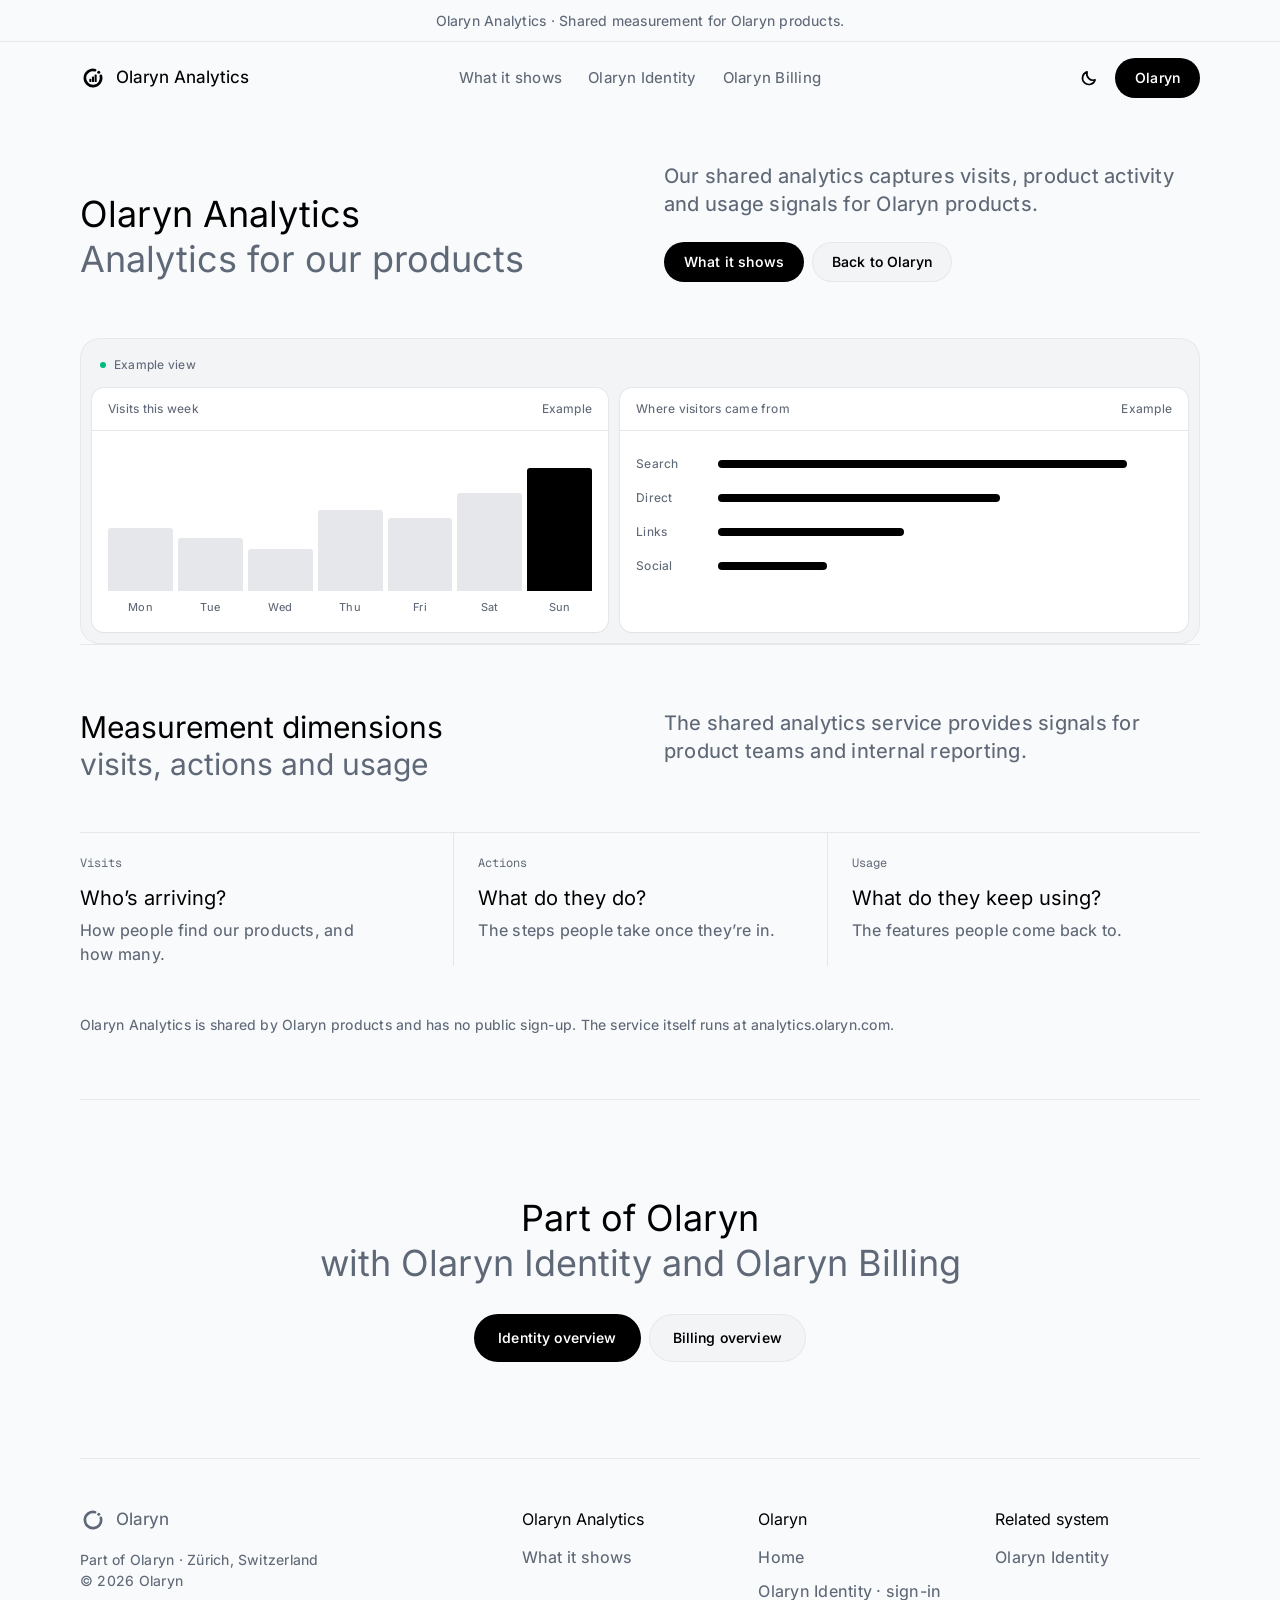
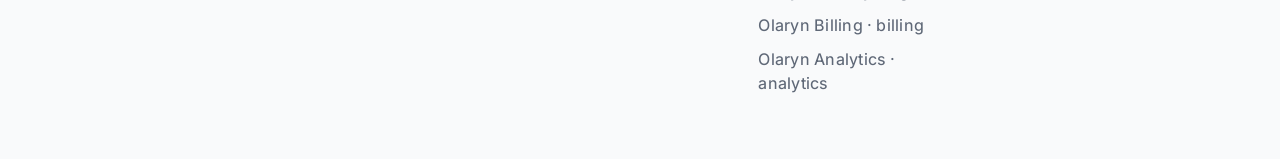
==== commit ca11b13b: "fix(site): restore approved minimal and illustrated layouts, lock designs" ====
--- a/analytics/index.html
+++ b/analytics/index.html
@@ -6,8 +6,8 @@
   <meta name="color-scheme" content="light dark">
   <meta name="theme-color" media="(prefers-color-scheme: light)" content="#F9FAFB">
   <meta name="theme-color" media="(prefers-color-scheme: dark)" content="#090909">
-  <title>Olaryn Analytics — Shared infrastructure | Olaryn</title>
-  <meta name="description" content="Shared product and website measurement across Olaryn. A shared internal system, not a separate SaaS offering.">
+  <title>Olaryn Analytics — Analytics for Olaryn products | Olaryn</title>
+  <meta name="description" content="Olaryn Analytics shows how people find and use Olaryn products: visits, actions and usage, in one place.">
   <link rel="canonical" href="https://olaryn.com/analytics/">
   <meta name="robots" content="index, follow, max-image-preview:large">
   <link rel="icon" type="image/svg+xml" href="/favicon.svg?v=11">
@@ -17,75 +17,101 @@
   <link rel="manifest" href="/site.webmanifest?v=10">
   <meta property="og:type" content="website">
   <meta property="og:site_name" content="Olaryn">
-  <meta property="og:title" content="Olaryn Analytics — Shared infrastructure">
-  <meta property="og:description" content="Shared product and website measurement across Olaryn.">
+  <meta property="og:title" content="Olaryn Analytics — Analytics for Olaryn products">
+  <meta property="og:description" content="Visits, actions and usage for Olaryn products, in one place.">
   <meta property="og:url" content="https://olaryn.com/analytics/">
-  <meta property="og:image" content="https://olaryn.com/assets/og/analytics.png?v=5">
+  <meta property="og:image" content="https://olaryn.com/assets/og/analytics.png?v=4">
   <meta property="og:image:type" content="image/png">
   <meta property="og:image:width" content="1200">
   <meta property="og:image:height" content="630">
-  <meta property="og:image:alt" content="Olaryn Analytics — Shared infrastructure">
+  <meta property="og:image:alt" content="Olaryn Analytics — Analytics for Olaryn products.">
   <meta name="twitter:card" content="summary_large_image">
-  <meta name="twitter:title" content="Olaryn Analytics — Shared infrastructure">
-  <meta name="twitter:description" content="Shared product and website measurement across Olaryn.">
-  <meta name="twitter:image" content="https://olaryn.com/assets/og/analytics.png?v=5">
+  <meta name="twitter:title" content="Olaryn Analytics — Analytics for Olaryn products">
+  <meta name="twitter:description" content="Visits, actions and usage for Olaryn products, in one place.">
+  <meta name="twitter:image" content="https://olaryn.com/assets/og/analytics.png?v=4">
+  <meta name="twitter:image:alt" content="Olaryn Analytics — Analytics for Olaryn products.">
+  <script type="application/ld+json">
+  {
+    "@context": "https://schema.org",
+    "@type": "WebPage",
+    "name": "Olaryn Analytics — Analytics for Olaryn products",
+    "url": "https://olaryn.com/analytics/",
+    "isPartOf": { "@type": "WebSite", "name": "Olaryn", "url": "https://olaryn.com/" },
+    "publisher": { "@type": "Organization", "name": "Olaryn", "url": "https://olaryn.com/" }
+  }
+  </script>
+  <link rel="preload" href="/assets/fonts/inter-latin.woff2" as="font" type="font/woff2" crossorigin>
   <script src="/assets/theme.js?v=2"></script>
-  <link rel="preload" href="/assets/fonts/inter-latin.woff2" as="font" type="font/woff2" crossorigin>
   <link rel="stylesheet" href="/assets/base.css?v=7">
-  <link rel="stylesheet" href="/assets/infrastructure.css?v=1">
+  <link rel="stylesheet" href="/assets/platform.css?v=7">
+  <link rel="stylesheet" href="/assets/analytics.css?v=3">
 </head>
 <body>
   <a class="skip-link" href="#main">Skip to content</a>
-  <div class="infra-shell">
-    <header class="infra-header">
-      <a class="infra-brand" href="/" aria-label="Olaryn home"><svg aria-hidden="true" focusable="false" viewBox="0 0 128 128"><path d="M102.64 53.65 A40 40 0 1 1 74.35 25.36" fill="none" stroke="currentColor" stroke-width="13" stroke-linecap="round"/><circle cx="92.28" cy="35.72" r="7.5" fill="currentColor"/></svg><span>olaryn</span></a>
-      <div class="infra-header-right"><a href="/#products">Our products</a><button class="theme-toggle" type="button" aria-label="Switch to dark theme" hidden><span class="ico" aria-hidden="true"></span></button></div>
-    </header>
-    <nav class="infra-breadcrumb" aria-label="Breadcrumb"><a href="/">Olaryn</a><span aria-hidden="true">/</span><a href="/#infrastructure">Shared infrastructure</a><span aria-hidden="true">/</span><span aria-current="page">Analytics</span></nav>
+  <div class="announce gutter"><p>Olaryn Analytics · Shared measurement for Olaryn products.</p></div>
 
-    <div class="infra-layout">
-      <main id="main">
-        <div class="infra-intro">
-          <p class="infra-kicker">Internal infrastructure <span aria-hidden="true">/</span> 03</p>
-          <h1>Olaryn Analytics</h1>
-          <p class="infra-lede">Shared product and website measurement across Olaryn.</p>
-          <p class="infra-status">Shared service · Used by Olaryn products · Not a public SaaS product</p>
+  <div class="gutter"><div class="shell">
+  <header class="site-header">
+    <a class="brand" href="/analytics/" aria-label="Olaryn Analytics home"><svg aria-hidden="true" focusable="false" viewBox="0 0 128 128"><path d="M102.64 53.65 A40 40 0 1 1 74.35 25.36" fill="none" stroke="currentColor" stroke-width="13" stroke-linecap="round"/> <circle cx="92.28" cy="35.72" r="7.5" fill="currentColor"/> <rect x="46" y="68" width="10" height="16" rx="3" fill="currentColor"/> <rect x="59" y="57" width="10" height="27" rx="3" fill="currentColor"/> <rect x="72" y="47" width="10" height="37" rx="3" fill="currentColor"/></svg>Olaryn Analytics</a>
+    <nav class="site-nav" aria-label="Olaryn Analytics sections">
+      <a href="#what">What it shows</a>
+      <a href="/auth/">Olaryn Identity</a>
+      <a href="/billing/">Olaryn Billing</a>
+    </nav>
+    <div class="header-end">
+      <button class="theme-toggle" type="button" aria-label="Switch to dark theme" hidden><span class="ico" aria-hidden="true"></span></button>
+      <a class="btn btn-primary" href="/">Olaryn</a>
+    </div>
+  </header>
+
+  <main id="main">
+    <section class="hero" aria-labelledby="page-title">
+      <h1 class="t1" id="page-title"><span class="ink">Olaryn Analytics</span><span class="dim">Analytics for our products</span></h1>
+      <div class="hero-side">
+        <p class="lede">Our shared analytics captures visits, product activity and usage signals for Olaryn products.</p>
+        <div class="actions"><a class="btn btn-primary" href="#what">What it shows</a><a class="btn btn-secondary" href="/">Back to Olaryn</a></div>
+      </div>
+    </section>
+
+    <div class="stage hero-stage" role="img" aria-label="Example charts with made-up shapes: visits over a week, and where visitors came from">
+      <p class="stage-label" aria-hidden="true"><span class="dot"></span>Example view</p>
+      <div class="hero-stage-grid" aria-hidden="true">
+        <div class="card">
+          <div class="card-head"><span>Visits this week</span><span>Example</span></div>
+          <div class="chart-body"><div class="bars bars-tall"><i class="h2"></i><i class="h3"></i><i class="h1"></i><i class="h4"></i><i class="h5"></i><i class="h6"></i><i class="h7 on"></i></div><p class="days"><span>Mon</span><span>Tue</span><span>Wed</span><span>Thu</span><span>Fri</span><span>Sat</span><span>Sun</span></p></div>
         </div>
-        <section class="infra-section" aria-labelledby="purpose-title">
-          <h2 id="purpose-title">Purpose</h2>
-          <p>Olaryn Analytics brings together the basic signals our teams use to understand how products are discovered and used. It supports product decisions and operational reporting rather than being a separate commercial offering.</p>
-        </section>
-        <section class="infra-section" aria-labelledby="responsibilities-title">
-          <h2 id="responsibilities-title">Responsibilities</h2>
-          <dl class="infra-definitions">
-              <div class="infra-definition"><dt>Acquisition</dt><dd>Visits and traffic sources across product websites.</dd></div>
-              <div class="infra-definition"><dt>Product activity</dt><dd>Recorded actions that help us understand product use.</dd></div>
-              <div class="infra-definition"><dt>Usage insights</dt><dd>Usage trends used to guide prioritization and improvement.</dd></div>
-          </dl>
-        </section>
-        <section class="infra-section" aria-labelledby="boundary-title">
-          <h2 id="boundary-title">Service boundary</h2>
-          <p>The analytics service operates at <code>analytics.olaryn.com</code>. This page is a descriptive overview; it does not expose the reporting interface or grant access to product data.</p>
-          <p>Access to internal dashboards is managed separately. No public analytics signup is available.</p>
-
-        </section>
-      </main>
-      <aside class="infra-aside" aria-label="Other Olaryn infrastructure">
-        <p class="infra-aside-title">Shared systems</p>
-        <nav class="infra-side-links" aria-label="Infrastructure pages">
-            <a href="/auth/"><span>Identity</span><span aria-hidden="true">↗</span></a>
-            <a href="/billing/"><span>Billing</span><span aria-hidden="true">↗</span></a>
-            <a href="/analytics/" aria-current="page"><span>Analytics</span><span aria-hidden="true">—</span></a>
-        </nav>
-        <div class="infra-aside-note"><p>These services support our independent software products. They are not marketed as separate businesses.</p><a href="/#products">View the product portfolio <span aria-hidden="true">↗</span></a></div>
-      </aside>
+        <div class="card">
+          <div class="card-head"><span>Where visitors came from</span><span>Example</span></div>
+          <ul class="meter chart-body"><li>Search<i class="w1"></i></li><li>Direct<i class="w2"></i></li><li>Links<i class="w3"></i></li><li>Social<i class="w4"></i></li></ul>
+        </div>
+      </div>
     </div>
 
-    <footer class="infra-footer">
-      <a href="/">Olaryn</a>
-      <span>Building software that compounds.</span>
-      <span>© 2026 Olaryn · Zürich</span>
-    </footer>
-  </div>
+    <section class="section" id="what" aria-labelledby="what-title">
+      <div class="section-head">
+        <h2 class="t2" id="what-title"><span class="ink">Measurement dimensions</span><span class="dim">visits, actions and usage</span></h2>
+        <p class="lede">The shared analytics service provides signals for product teams and internal reporting.</p>
+      </div>
+      <div class="steps">
+        <div class="step"><span class="num">Visits</span><h3>Who’s arriving?</h3><p>How people find our products, and how many.</p></div>
+        <div class="step"><span class="num">Actions</span><h3>What do they do?</h3><p>The steps people take once they’re in.</p></div>
+        <div class="step"><span class="num">Usage</span><h3>What do they keep using?</h3><p>The features people come back to.</p></div>
+      </div>
+      <p class="note">Olaryn Analytics is shared by Olaryn products and has no public sign-up. The service itself runs at analytics.olaryn.com.</p>
+    </section>
+
+    <section class="cta" aria-labelledby="cta-title">
+      <h2 class="t1" id="cta-title"><span class="ink">Part of Olaryn</span><span class="dim">with Olaryn Identity and Olaryn Billing</span></h2>
+      <div class="actions"><a class="btn btn-primary btn-large" href="/auth/">Identity overview</a><a class="btn btn-secondary btn-large" href="/billing/">Billing overview</a></div>
+    </section>
+  </main>
+
+  <footer class="site-footer">
+    <div class="footer-brand"><a class="brand" href="/"><svg aria-hidden="true" focusable="false" viewBox="0 0 128 128"><path d="M102.64 53.65 A40 40 0 1 1 74.35 25.36" fill="none" stroke="currentColor" stroke-width="13" stroke-linecap="round"/> <circle cx="92.28" cy="35.72" r="7.5" fill="currentColor"/></svg>Olaryn</a><p>Part of Olaryn · Zürich, Switzerland<br>© 2026 Olaryn</p></div>
+    <nav aria-labelledby="foot-page"><h2 id="foot-page">Olaryn Analytics</h2><ul><li><a href="#what">What it shows</a></li></ul></nav>
+    <nav aria-labelledby="foot-olaryn"><h2 id="foot-olaryn">Olaryn</h2><ul><li><a href="/">Home</a></li><li><a href="/auth/">Olaryn Identity · sign-in</a></li><li><a href="/billing/">Olaryn Billing · billing</a></li><li><a href="/analytics/">Olaryn Analytics · analytics</a></li></ul></nav>
+    <nav aria-labelledby="foot-more"><h2 id="foot-more">Related system</h2><ul><li><a href="/auth/">Olaryn Identity</a></li></ul></nav>
+  </footer>
+  </div></div>
 </body>
-</html>+</html>
--- a/assets/platform.css
+++ b/assets/platform.css
@@ -0,0 +1,116 @@
+/* Product pages (Olaryn Identity, Olaryn Billing, Olaryn Analytics): hero, example screens and diagrams. Tokens live in base.css. */
+
+/* Hero: two-tone title left, short explanation and buttons right, example screen underneath */
+.hero { display: grid; grid-template-columns: 1fr 1fr; gap: 24px 48px; align-items: end; padding-block: 48px 56px; }
+.hero-side { display: flex; flex-direction: column; align-items: flex-start; gap: 24px; }
+.hero-stage-grid { display: grid; grid-template-columns: minmax(0, 1fr) minmax(0, 1.1fr); gap: 12px; }
+
+/* Tagline + chip row under the hero */
+.tagline { display: grid; grid-template-columns: 1fr auto; gap: 24px; align-items: center; padding-block: 32px 64px; }
+.tagline p { font: 400 24px/1.375 var(--sans); letter-spacing: 0; }
+.tagline .ink, .tagline .dim { display: inline; }
+.chips { display: flex; flex-wrap: wrap; align-items: center; gap: 8px; padding: 0; list-style: none; }
+.chips .label { margin-right: 8px; color: var(--muted); }
+.chip { padding: 6px 14px; border-radius: 999px; background: var(--panel); box-shadow: inset 0 0 0 1px var(--line-soft); color: var(--ink); }
+
+/* Example sign-in screen */
+.app-id { display: flex; align-items: center; gap: 12px; min-width: 0; }
+.app-id p { color: var(--ink); }
+.avatar { display: grid; place-items: center; width: 32px; height: 32px; flex: none; border-radius: 50%; font: 550 13px/1 var(--sans); color: #FFFFFF; }
+.avatar-northwind, .choice-northwind { background: #0F7A61; }
+.avatar-lumen, .choice-lumen { background: #A34B0B; }
+.signin { display: flex; flex-direction: column; gap: 10px; padding: 32px 28px 28px; }
+.signin h3 { font: 500 18px/1.3 var(--sans); letter-spacing: 0; color: var(--ink); }
+.signin .sub { margin-bottom: 10px; font-size: 14px; color: var(--muted); }
+.choice { display: flex; align-items: center; justify-content: center; gap: 9px; height: 42px; border-radius: 10px; background: var(--card); box-shadow: inset 0 0 0 1px var(--line); font: 500 14px/1 var(--sans); color: var(--ink); }
+.choice svg { width: 16px; height: 16px; flex: none; }
+.choice-main { background: var(--btn); color: var(--btn-ink); box-shadow: none; }
+.choice-northwind, .choice-lumen { color: #FFFFFF; box-shadow: none; }
+.square .choice { border-radius: 4px; }
+.or { display: flex; align-items: center; gap: 10px; margin: 2px 0; font-size: 12px; color: var(--faint); }
+.or::before, .or::after { content: ""; flex: 1; height: 1px; background: var(--line); }
+.pair { display: grid; grid-template-columns: 1fr 1fr; gap: 10px; }
+
+/* Ordered explanation inside a card (how sign-in works / how a charge works) */
+.flow { display: flex; flex-direction: column; padding: 4px 16px 8px; list-style: none; counter-reset: flow; }
+.flow li { display: grid; grid-template-columns: 28px minmax(0, 1fr); gap: 12px; padding: 14px 0; border-bottom: 1px solid var(--line); counter-increment: flow; }
+.flow li:last-child { border-bottom: 0; }
+.flow li::before { content: counter(flow); display: grid; place-items: center; width: 28px; height: 28px; border-radius: 50%; background: var(--panel); font: 500 12px/1 var(--mono); color: var(--ink); }
+.flow b { display: block; font-weight: 500; color: var(--ink); }
+.flow span { font-size: 14px; color: var(--muted); }
+.card-foot { display: flex; align-items: center; gap: 8px; padding: 12px 16px; border-top: 1px solid var(--line); font-size: 13px; color: var(--muted); }
+
+/* Small screens inside feature cards */
+.mini { width: 100%; max-width: 280px; padding: 20px; }
+.prompt { display: flex; flex-direction: column; align-items: center; gap: 12px; text-align: center; }
+.prompt .ring { display: grid; place-items: center; width: 56px; height: 56px; border-radius: 50%; box-shadow: inset 0 0 0 1px var(--line); color: var(--ink); }
+.prompt .ring svg { width: 26px; height: 26px; }
+.mini b { font: 500 15px/1.3 var(--sans); letter-spacing: 0; color: var(--ink); }
+.mini .muted { font-size: 13px; color: var(--muted); }
+.mail { display: flex; flex-direction: column; gap: 10px; }
+.mail .from { display: flex; justify-content: space-between; font-size: 12px; color: var(--muted); }
+.mail .go { display: grid; place-items: center; height: 36px; margin-top: 4px; border-radius: 999px; background: var(--btn); color: var(--btn-ink); font: 550 13px/1 var(--sans); }
+.mini .pair .choice { height: 38px; font-size: 13px; }
+.mini-stack { display: flex; flex-direction: column; gap: 10px; }
+
+/* Example chat with an AI assistant */
+.chat { display: flex; flex-direction: column; gap: 12px; width: 100%; max-width: 540px; margin: 0 auto; padding: 8px 8px 20px; }
+.bubble { max-width: 82%; padding: 12px 14px; border-radius: 14px; font-size: 14px; line-height: 1.45; }
+.bubble-me { align-self: flex-end; border-bottom-right-radius: 4px; background: var(--btn); color: var(--btn-ink); }
+.bubble-ai { align-self: flex-start; border-bottom-left-radius: 4px; background: var(--card); box-shadow: 0 0 0 1px var(--line-soft); color: var(--ink); }
+.bubble-ai .status { display: flex; align-items: center; gap: 8px; margin-top: 8px; font-size: 13px; color: var(--muted); }
+
+/* Two example apps side by side */
+.apps { display: grid; grid-template-columns: 1fr 1fr; gap: 12px; }
+.apps .app-id { margin-bottom: 8px; color: var(--ink); }
+
+/* Plain-language fact list (label left, explanation right) */
+.facts { display: grid; grid-template-columns: repeat(3, minmax(0, 1fr)); gap: 12px; padding: 0; list-style: none; }
+.facts li { display: flex; flex-direction: column; gap: 6px; padding: 20px; border-radius: 12px; background: var(--card); box-shadow: 0 0 0 1px var(--line-soft); }
+.facts-2 { grid-template-columns: repeat(2, minmax(0, 1fr)); }
+.facts b { font-weight: 500; color: var(--ink); }
+.facts span { font-size: 14px; color: var(--muted); }
+
+/* Credit ledger (Olaryn Billing) */
+.ledger { width: 100%; border-collapse: collapse; font-size: 14px; }
+.ledger th { padding: 10px 16px; border-bottom: 1px solid var(--line); font-weight: 450; font-size: 12px; color: var(--muted); text-align: left; }
+.ledger td { padding: 14px 16px; border-bottom: 1px solid var(--line); color: var(--ink); vertical-align: top; }
+.ledger td small { display: block; font-size: 12px; color: var(--muted); }
+.ledger .n { font: 400 14px/1.4 var(--mono); letter-spacing: 0; text-align: right; white-space: nowrap; font-variant-numeric: tabular-nums; }
+.ledger th.n { font: 450 12px/1.4 var(--sans); }
+.ledger .minus { color: var(--muted); }
+.ledger tfoot td { border-bottom: 0; font-weight: 500; }
+.balance { display: flex; align-items: baseline; justify-content: space-between; gap: 16px; padding: 16px; border-top: 1px solid var(--line); }
+.balance strong { font: 400 30px/1.1 var(--sans); letter-spacing: 0; color: var(--ink); font-variant-numeric: tabular-nums; }
+
+/* Code */
+.code { overflow-x: auto; padding: 20px; font: 400 13px/1.7 var(--mono); letter-spacing: 0; color: var(--ink); tab-size: 2; }
+.code .c { color: var(--muted); }
+
+/* Simple bar graphic (Olaryn Analytics examples, decorative) */
+.bars { display: flex; align-items: flex-end; gap: 5px; height: 72px; }
+.bars i { flex: 1; display: block; border-radius: 3px 3px 0 0; background: var(--line); }
+.bars i.on { background: var(--ink); }
+.h1 { height: 30%; } .h2 { height: 45%; } .h3 { height: 38%; } .h4 { height: 58%; } .h5 { height: 52%; } .h6 { height: 70%; } .h7 { height: 88%; }
+.meter { display: flex; flex-direction: column; gap: 10px; padding: 0; list-style: none; }
+.meter li { display: grid; grid-template-columns: 72px minmax(0, 1fr); gap: 10px; align-items: center; font-size: 12px; color: var(--muted); }
+.meter i { display: block; height: 8px; border-radius: 999px; background: var(--ink); }
+.w1 { width: 90%; } .w2 { width: 62%; } .w3 { width: 41%; } .w4 { width: 24%; }
+
+@media (prefers-reduced-motion: no-preference) { .hero-stage { animation: rise .7s cubic-bezier(.2, .8, .2, 1) .15s both; } }
+
+@media (max-width: 1023px) {
+  .hero, .hero-stage-grid, .tagline { grid-template-columns: 1fr; }
+  .facts { grid-template-columns: 1fr; }
+}
+@media (max-width: 767px) {
+  .hero { padding-block: 32px 40px; }
+  .tagline { padding-block: 24px 48px; }
+  .tagline p { font-size: 20px; }
+  .apps { grid-template-columns: 1fr; }
+  .ledger th, .ledger td { padding-inline: 12px; }
+}
+@media (max-width: 420px) {
+  .signin { padding: 24px 18px; }
+  .pair { grid-template-columns: 1fr; }
+}
--- a/assets/analytics.css
+++ b/assets/analytics.css
@@ -0,0 +1,5 @@
+/* Olaryn Analytics page: example chart layout. Shared components live in base.css and platform.css. */
+.chart-body { padding: 20px 16px 16px; }
+.bars-tall { height: 140px; }
+.days { display: grid; grid-template-columns: repeat(7, minmax(0, 1fr)); gap: 5px; margin-top: 8px; font-size: 11px; color: var(--muted); text-align: center; }
+.meter.chart-body { gap: 16px; padding-block: 24px; }
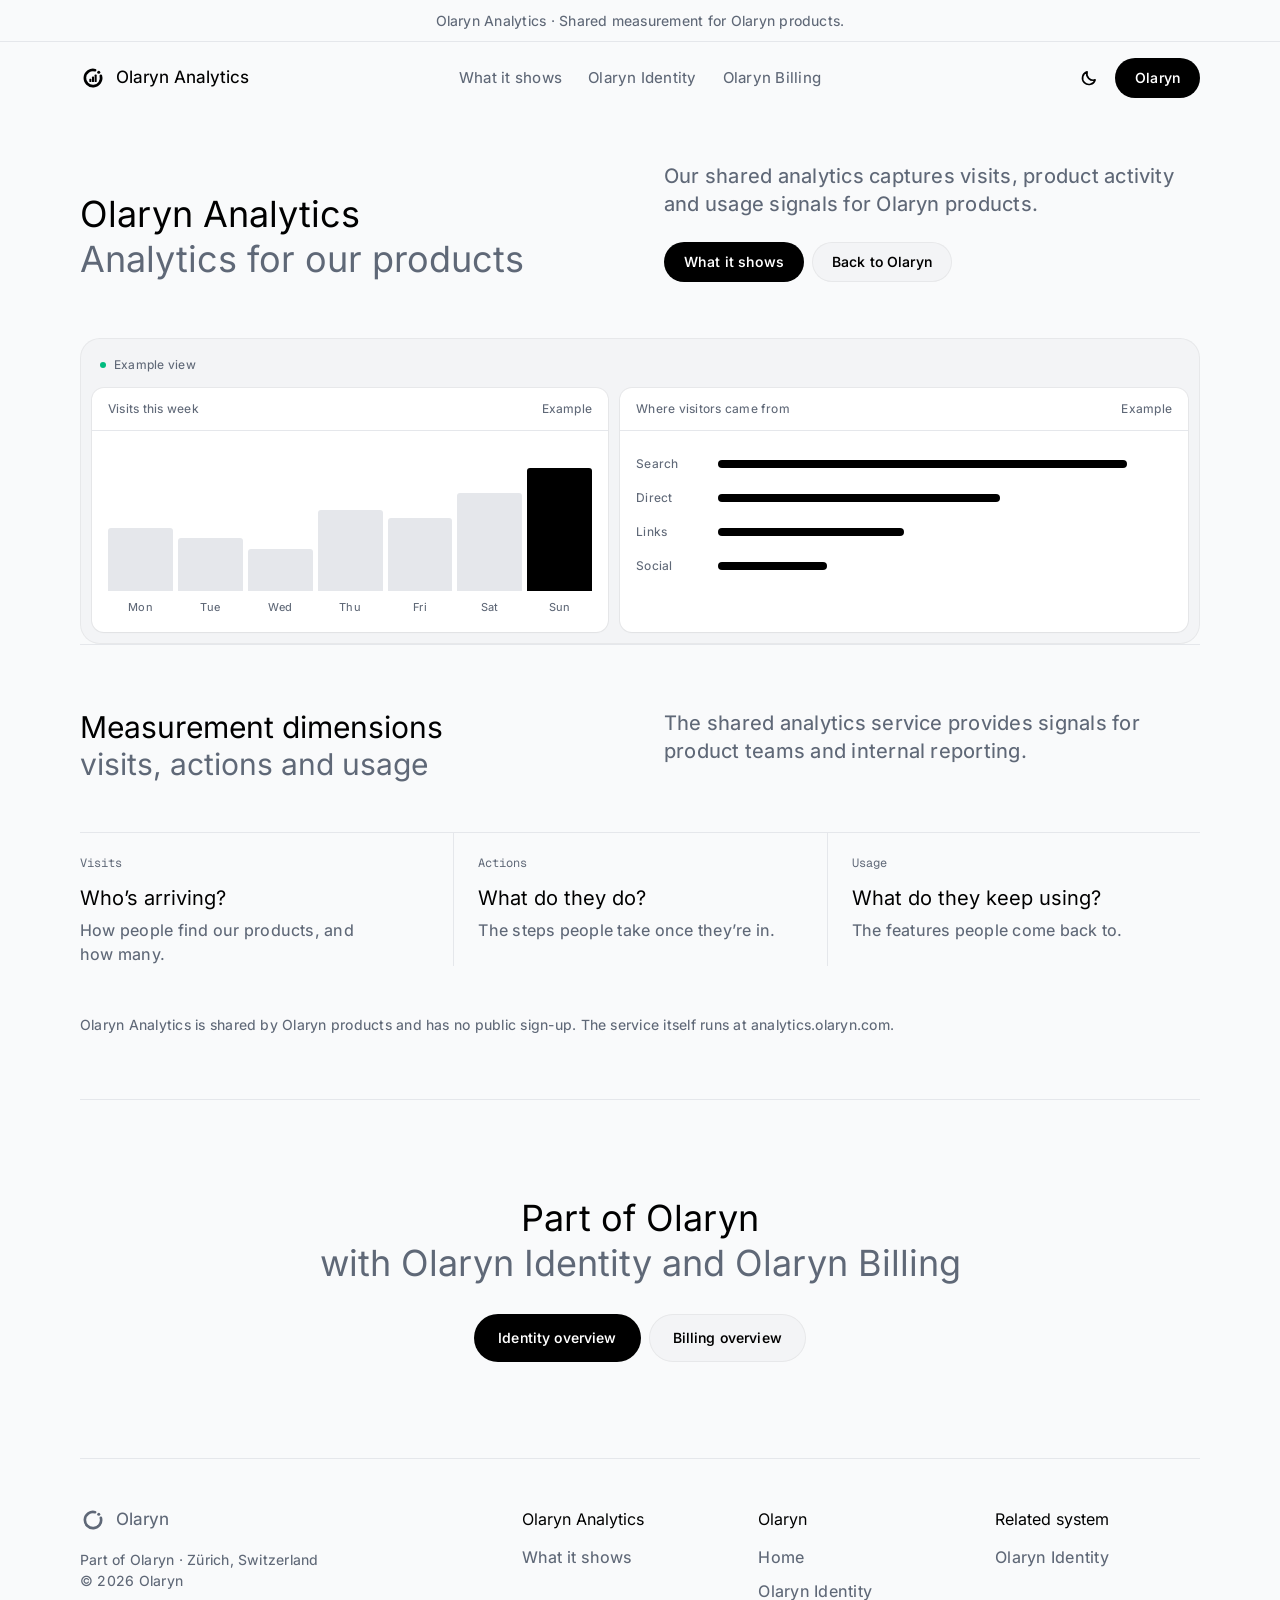
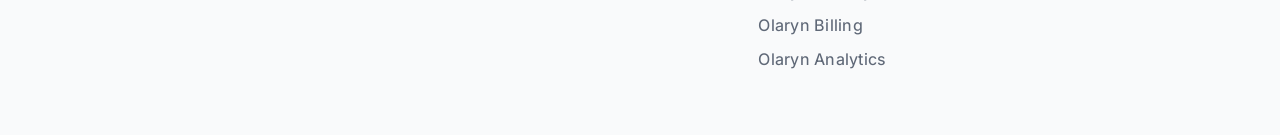
==== commit 2231abcf: "copy(site): simplify Olaryn positioning and infrastructure footer labels" ====
--- a/analytics/index.html
+++ b/analytics/index.html
@@ -109,7 +109,7 @@
   <footer class="site-footer">
     <div class="footer-brand"><a class="brand" href="/"><svg aria-hidden="true" focusable="false" viewBox="0 0 128 128"><path d="M102.64 53.65 A40 40 0 1 1 74.35 25.36" fill="none" stroke="currentColor" stroke-width="13" stroke-linecap="round"/> <circle cx="92.28" cy="35.72" r="7.5" fill="currentColor"/></svg>Olaryn</a><p>Part of Olaryn · Zürich, Switzerland<br>© 2026 Olaryn</p></div>
     <nav aria-labelledby="foot-page"><h2 id="foot-page">Olaryn Analytics</h2><ul><li><a href="#what">What it shows</a></li></ul></nav>
-    <nav aria-labelledby="foot-olaryn"><h2 id="foot-olaryn">Olaryn</h2><ul><li><a href="/">Home</a></li><li><a href="/auth/">Olaryn Identity · sign-in</a></li><li><a href="/billing/">Olaryn Billing · billing</a></li><li><a href="/analytics/">Olaryn Analytics · analytics</a></li></ul></nav>
+    <nav aria-labelledby="foot-olaryn"><h2 id="foot-olaryn">Olaryn</h2><ul><li><a href="/">Home</a></li><li><a href="/auth/">Olaryn Identity</a></li><li><a href="/billing/">Olaryn Billing</a></li><li><a href="/analytics/">Olaryn Analytics</a></li></ul></nav>
     <nav aria-labelledby="foot-more"><h2 id="foot-more">Related system</h2><ul><li><a href="/auth/">Olaryn Identity</a></li></ul></nav>
   </footer>
   </div></div>
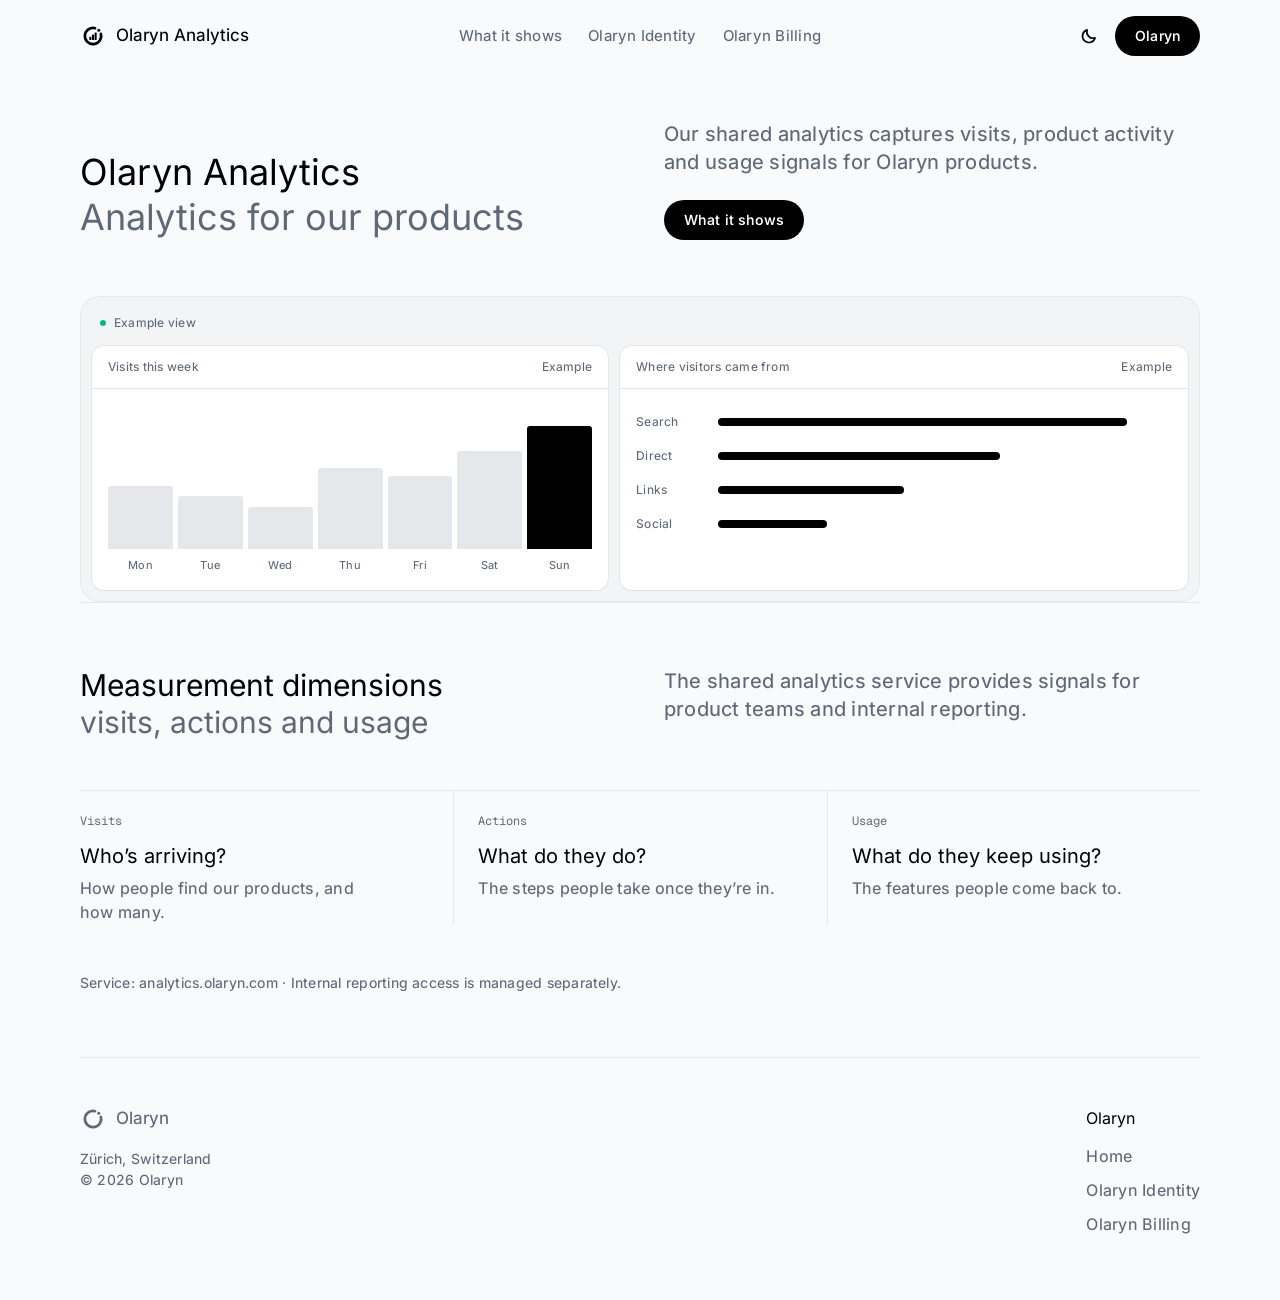
==== commit c8c1a499: "refactor(site): remove redundant infrastructure copy and navigation" ====
--- a/analytics/index.html
+++ b/analytics/index.html
@@ -42,14 +42,12 @@
   </script>
   <link rel="preload" href="/assets/fonts/inter-latin.woff2" as="font" type="font/woff2" crossorigin>
   <script src="/assets/theme.js?v=2"></script>
-  <link rel="stylesheet" href="/assets/base.css?v=7">
+  <link rel="stylesheet" href="/assets/base.css?v=8">
   <link rel="stylesheet" href="/assets/platform.css?v=7">
   <link rel="stylesheet" href="/assets/analytics.css?v=3">
 </head>
 <body>
   <a class="skip-link" href="#main">Skip to content</a>
-  <div class="announce gutter"><p>Olaryn Analytics · Shared measurement for Olaryn products.</p></div>
-
   <div class="gutter"><div class="shell">
   <header class="site-header">
     <a class="brand" href="/analytics/" aria-label="Olaryn Analytics home"><svg aria-hidden="true" focusable="false" viewBox="0 0 128 128"><path d="M102.64 53.65 A40 40 0 1 1 74.35 25.36" fill="none" stroke="currentColor" stroke-width="13" stroke-linecap="round"/> <circle cx="92.28" cy="35.72" r="7.5" fill="currentColor"/> <rect x="46" y="68" width="10" height="16" rx="3" fill="currentColor"/> <rect x="59" y="57" width="10" height="27" rx="3" fill="currentColor"/> <rect x="72" y="47" width="10" height="37" rx="3" fill="currentColor"/></svg>Olaryn Analytics</a>
@@ -69,7 +67,7 @@
       <h1 class="t1" id="page-title"><span class="ink">Olaryn Analytics</span><span class="dim">Analytics for our products</span></h1>
       <div class="hero-side">
         <p class="lede">Our shared analytics captures visits, product activity and usage signals for Olaryn products.</p>
-        <div class="actions"><a class="btn btn-primary" href="#what">What it shows</a><a class="btn btn-secondary" href="/">Back to Olaryn</a></div>
+        <div class="actions"><a class="btn btn-primary" href="#what">What it shows</a></div>
       </div>
     </section>
 
@@ -97,20 +95,14 @@
         <div class="step"><span class="num">Actions</span><h3>What do they do?</h3><p>The steps people take once they’re in.</p></div>
         <div class="step"><span class="num">Usage</span><h3>What do they keep using?</h3><p>The features people come back to.</p></div>
       </div>
-      <p class="note">Olaryn Analytics is shared by Olaryn products and has no public sign-up. The service itself runs at analytics.olaryn.com.</p>
+      <p class="note">Service: analytics.olaryn.com · Internal reporting access is managed separately.</p>
     </section>
 
-    <section class="cta" aria-labelledby="cta-title">
-      <h2 class="t1" id="cta-title"><span class="ink">Part of Olaryn</span><span class="dim">with Olaryn Identity and Olaryn Billing</span></h2>
-      <div class="actions"><a class="btn btn-primary btn-large" href="/auth/">Identity overview</a><a class="btn btn-secondary btn-large" href="/billing/">Billing overview</a></div>
-    </section>
   </main>
 
   <footer class="site-footer">
-    <div class="footer-brand"><a class="brand" href="/"><svg aria-hidden="true" focusable="false" viewBox="0 0 128 128"><path d="M102.64 53.65 A40 40 0 1 1 74.35 25.36" fill="none" stroke="currentColor" stroke-width="13" stroke-linecap="round"/> <circle cx="92.28" cy="35.72" r="7.5" fill="currentColor"/></svg>Olaryn</a><p>Part of Olaryn · Zürich, Switzerland<br>© 2026 Olaryn</p></div>
-    <nav aria-labelledby="foot-page"><h2 id="foot-page">Olaryn Analytics</h2><ul><li><a href="#what">What it shows</a></li></ul></nav>
-    <nav aria-labelledby="foot-olaryn"><h2 id="foot-olaryn">Olaryn</h2><ul><li><a href="/">Home</a></li><li><a href="/auth/">Olaryn Identity</a></li><li><a href="/billing/">Olaryn Billing</a></li><li><a href="/analytics/">Olaryn Analytics</a></li></ul></nav>
-    <nav aria-labelledby="foot-more"><h2 id="foot-more">Related system</h2><ul><li><a href="/auth/">Olaryn Identity</a></li></ul></nav>
+    <div class="footer-brand"><a class="brand" href="/"><svg aria-hidden="true" focusable="false" viewBox="0 0 128 128"><path d="M102.64 53.65 A40 40 0 1 1 74.35 25.36" fill="none" stroke="currentColor" stroke-width="13" stroke-linecap="round"/> <circle cx="92.28" cy="35.72" r="7.5" fill="currentColor"/></svg>Olaryn</a><p>Zürich, Switzerland<br>© 2026 Olaryn</p></div>
+    <nav aria-labelledby="foot-olaryn"><h2 id="foot-olaryn">Olaryn</h2><ul><li><a href="/">Home</a></li><li><a href="/auth/">Olaryn Identity</a></li><li><a href="/billing/">Olaryn Billing</a></li></ul></nav>
   </footer>
   </div></div>
 </body>
--- a/assets/base.css
+++ b/assets/base.css
@@ -148,7 +148,7 @@
 .cta .actions { justify-content: center; }
 
 /* Footer */
-.site-footer { display: grid; grid-template-columns: 2fr 1fr 1fr 1fr; gap: 32px; padding-block: 48px 64px; border-top: 1px solid var(--line); }
+.site-footer { display: grid; grid-template-columns: minmax(0, 1fr) auto; gap: 32px; padding-block: 48px 64px; border-top: 1px solid var(--line); }
 .site-footer h2 { margin-bottom: 14px; font: 400 16px/1.5 var(--sans); letter-spacing: 0; color: var(--ink); }
 .site-footer ul { display: flex; flex-direction: column; gap: 10px; padding: 0; list-style: none; }
 .site-footer li, .site-footer a { color: var(--muted); }
